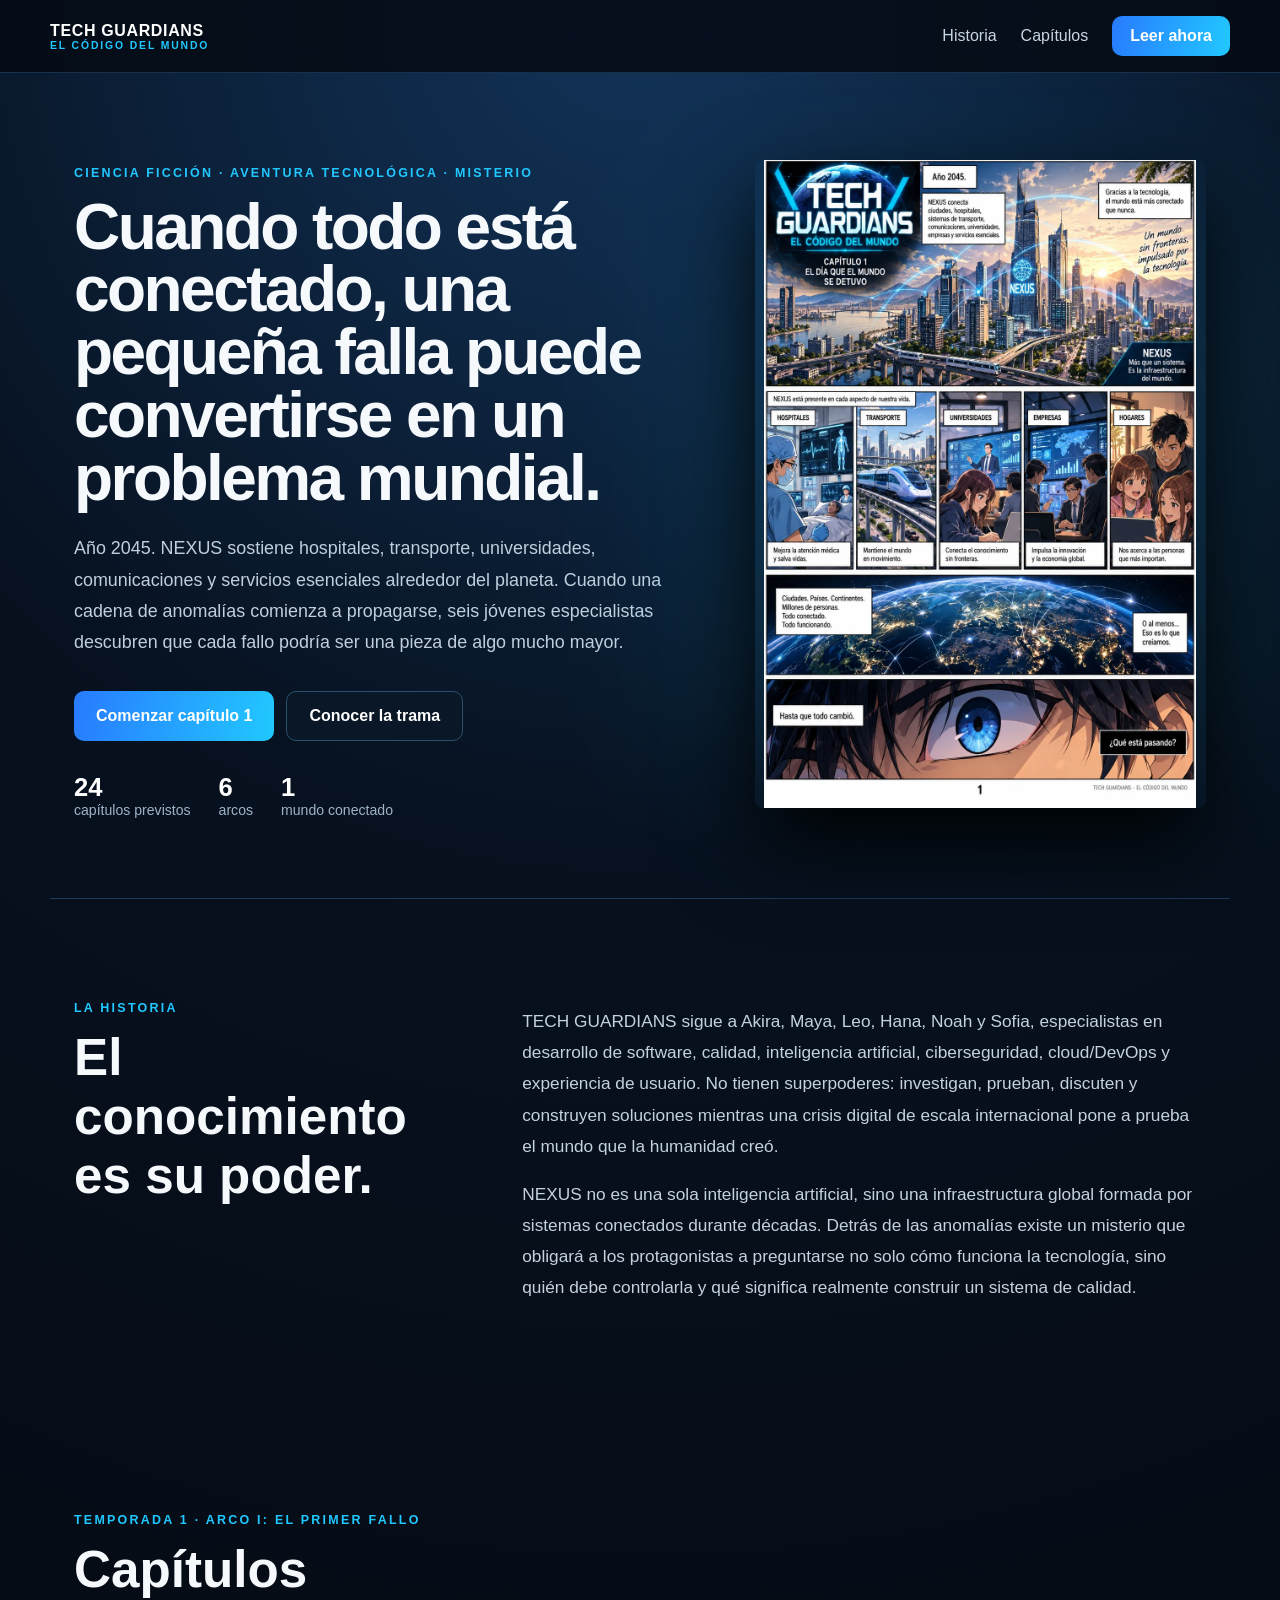
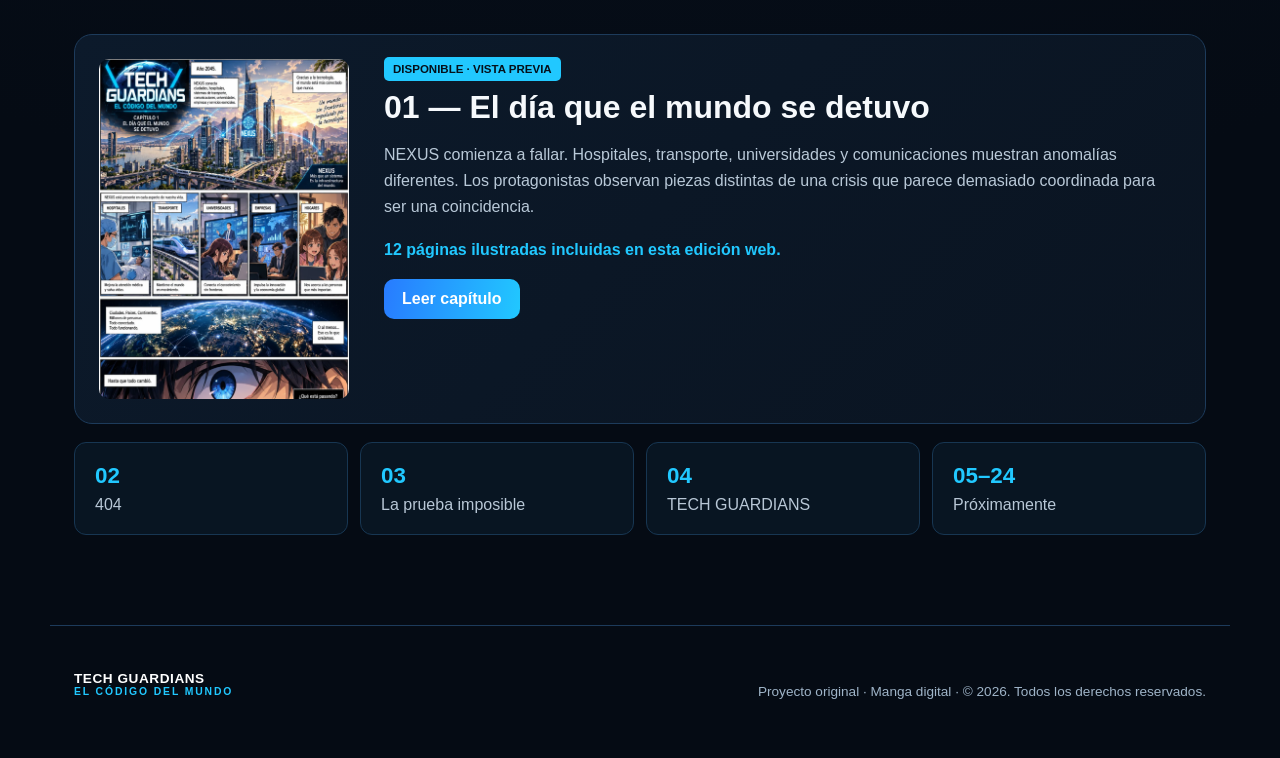
==== index.html @ 3afa4c41 "Add files via upload" ====
<!doctype html>
<html lang="es">
<head>
  <meta charset="utf-8" />
  <meta name="viewport" content="width=device-width,initial-scale=1" />
  <meta name="theme-color" content="#07111f" />
  <meta name="description" content="TECH GUARDIANS: El Código del Mundo — lector online del manga de ciencia ficción y aventura tecnológica." />
  <title>TECH GUARDIANS — Manga Online</title>
  <link rel="stylesheet" href="styles.css" />
</head>
<body>
<header class="topbar">
  <a class="brand" href="#inicio" aria-label="TECH GUARDIANS, inicio"><span>TECH GUARDIANS</span><small>EL CÓDIGO DEL MUNDO</small></a>
  <nav><a href="#historia">Historia</a><a href="#capitulos">Capítulos</a><button id="openReader" class="primary">Leer ahora</button></nav>
</header>

<main>
  <section class="hero" id="inicio">
    <div class="hero-copy">
      <p class="eyebrow">CIENCIA FICCIÓN · AVENTURA TECNOLÓGICA · MISTERIO</p>
      <h1>Cuando todo está conectado, una pequeña falla puede convertirse en un problema mundial.</h1>
      <p class="lead">Año 2045. NEXUS sostiene hospitales, transporte, universidades, comunicaciones y servicios esenciales alrededor del planeta. Cuando una cadena de anomalías comienza a propagarse, seis jóvenes especialistas descubren que cada fallo podría ser una pieza de algo mucho mayor.</p>
      <div class="actions"><button id="heroRead" class="primary big">Comenzar capítulo 1</button><a class="secondary big" href="#historia">Conocer la trama</a></div>
      <div class="stats"><span><b>24</b> capítulos previstos</span><span><b>6</b> arcos</span><span><b>1</b> mundo conectado</span></div>
    </div>
    <div class="hero-art"><img src="assets/images/chapter-01/page-01.webp" alt="Portada visual del capítulo 1 de TECH GUARDIANS" /></div>
  </section>

  <section class="story" id="historia">
    <div><p class="eyebrow">LA HISTORIA</p><h2>El conocimiento es su poder.</h2></div>
    <div class="story-copy">
      <p>TECH GUARDIANS sigue a Akira, Maya, Leo, Hana, Noah y Sofia, especialistas en desarrollo de software, calidad, inteligencia artificial, ciberseguridad, cloud/DevOps y experiencia de usuario. No tienen superpoderes: investigan, prueban, discuten y construyen soluciones mientras una crisis digital de escala internacional pone a prueba el mundo que la humanidad creó.</p>
      <p>NEXUS no es una sola inteligencia artificial, sino una infraestructura global formada por sistemas conectados durante décadas. Detrás de las anomalías existe un misterio que obligará a los protagonistas a preguntarse no solo cómo funciona la tecnología, sino quién debe controlarla y qué significa realmente construir un sistema de calidad.</p>
    </div>
  </section>

  <section class="chapters" id="capitulos">
    <p class="eyebrow">TEMPORADA 1 · ARCO I: EL PRIMER FALLO</p><h2>Capítulos</h2>
    <article class="chapter-card">
      <img src="assets/images/chapter-01/page-01.webp" alt="Capítulo 1" />
      <div><span class="badge">DISPONIBLE · VISTA PREVIA</span><h3>01 — El día que el mundo se detuvo</h3><p>NEXUS comienza a fallar. Hospitales, transporte, universidades y comunicaciones muestran anomalías diferentes. Los protagonistas observan piezas distintas de una crisis que parece demasiado coordinada para ser una coincidencia.</p><p class="available">12 páginas ilustradas incluidas en esta edición web.</p><button id="cardRead" class="primary">Leer capítulo</button></div>
    </article>
    <div class="coming"><div><b>02</b><span>404</span></div><div><b>03</b><span>La prueba imposible</span></div><div><b>04</b><span>TECH GUARDIANS</span></div><div><b>05–24</b><span>Próximamente</span></div></div>
  </section>
</main>

<footer><div class="brand"><span>TECH GUARDIANS</span><small>EL CÓDIGO DEL MUNDO</small></div><p>Proyecto original · Manga digital · © 2026. Todos los derechos reservados.</p></footer>

<div class="reader" id="reader" aria-hidden="true">
  <div class="reader-bar">
    <div><b>Capítulo 1</b><span>El día que el mundo se detuvo</span></div>
    <div class="reader-actions"><button id="fitToggle" title="Cambiar ajuste">Ajustar ancho</button><button id="fullScreen" title="Pantalla completa">⛶</button><button id="closeReader" aria-label="Cerrar lector">✕</button></div>
  </div>
  <div class="progress"><i id="progress"></i></div>
  <div class="reader-stage" id="readerStage">
    <button class="nav prev" id="prevPage" aria-label="Página anterior">‹</button>
    <figure><div class="page-scroll"><div class="page-shell"><img id="pageImage" alt="Página del manga" /></div></div><figcaption><span id="pageLabel"></span><span>Use ← → o deslice para navegar</span></figcaption></figure>
    <button class="nav next" id="nextPage" aria-label="Página siguiente">›</button>
  </div>
  <div class="reader-tools" aria-label="Herramientas de lectura">
    <button id="zoomOut" title="Alejar imagen">−</button><span class="zoom-value" id="zoomValue">100%</span><button id="zoomIn" title="Ampliar imagen">＋</button><button id="zoomReset">Restablecer</button>
    <button id="toggleScript">📜 Guion</button>
<button id="openPageVideoBtn" class="video-tool-btn" type="button" title="Ver video de esta página">▶ Video</button>
<button id="backHomeBtn" class="home-tool-btn" type="button" title="Volver a la página principal">⌂ Inicio</button><span class="voice-status" id="voiceStatus">Narración en español lista</span>
  </div>
  <aside class="script-panel" id="scriptPanel" hidden><div class="script-head"><div><h3 id="scriptTitle">Guion</h3><div class="script-note">Guion accesible completo de la página: acciones, narración, rótulos y diálogos. El guion accesible contiene el texto de cada página, incluyendo narración, rótulos, pantallas y diálogos.</div></div><button id="closeScript" aria-label="Cerrar guion">✕</button></div><div id="scriptText"></div></aside>
  <div class="thumbs" id="thumbs"></div>
</div>
<script src="app.js"></script>

<div id="videoPrompt" class="video-prompt" hidden aria-hidden="true" role="dialog" aria-modal="true" aria-labelledby="videoPromptTitle">
  <div class="video-prompt-card">
    <button id="closeVideoPrompt" class="video-x" aria-label="Cerrar">×</button>
    <span class="eyebrow">EXPERIENCIA MULTIMEDIA</span>
    <h2 id="videoPromptTitle">¿Desea ver esta página en video?</h2>
    <p>Vea la introducción animada de la página 1 de <strong>TECH GUARDIANS: El Código del Mundo</strong>.</p>
    <div class="video-prompt-actions">
      <button id="playPageVideo" class="primary">▶ Ver video en YouTube</button>
      <button id="continueManga">Continuar leyendo</button>
    </div>
  </div>
</div>

<div id="videoModal" class="video-modal" hidden aria-hidden="true" role="dialog" aria-modal="true" aria-label="Video de la página 1">
  <div class="video-modal-card">
    <div class="video-modal-head">
      <div><b>Página 1 · Video</b><span>Capítulo 1 — El día que el mundo se detuvo</span></div>
      <button id="closePageVideo" aria-label="Cerrar video">×</button>
    </div>
    <video id="pageVideo" controls playsinline preload="metadata">
      <source src="assets/video/chapter-01/page-01.mp4" type="video/mp4">
      Su navegador no puede reproducir este video.
    </video>
  </div>
</div>

</body>
</html>
---- styles.css ----
:root{--bg:#050b14;--panel:#0b1727;--panel2:#10243a;--line:#1d3b5b;--cyan:#21c8ff;--blue:#287bff;--text:#f6f9fc;--muted:#9fb4c8;--max:1180px}*{box-sizing:border-box}html{scroll-behavior:smooth}body{margin:0;background:radial-gradient(circle at 50% 0,#12345a 0,#07111f 35%,var(--bg) 75%);color:var(--text);font-family:Inter,Segoe UI,Arial,sans-serif}button,a{font:inherit}.topbar{position:sticky;top:0;z-index:20;display:flex;justify-content:space-between;align-items:center;padding:16px max(24px,calc((100% - var(--max))/2));background:rgba(5,11,20,.86);backdrop-filter:blur(16px);border-bottom:1px solid #17304b}.brand{display:flex;flex-direction:column;color:#fff;text-decoration:none;font-weight:900;letter-spacing:.04em}.brand small{color:var(--cyan);font-size:.65rem;letter-spacing:.18em}.topbar nav{display:flex;align-items:center;gap:24px}.topbar nav a{color:#c8d5e2;text-decoration:none}.primary,.secondary{border:0;border-radius:10px;padding:11px 18px;cursor:pointer;font-weight:800}.primary{background:linear-gradient(100deg,var(--blue),var(--cyan));color:#fff}.secondary{border:1px solid #2a506f;color:#fff;text-decoration:none;background:#0a1726}.big{padding:15px 22px}.hero{max-width:var(--max);margin:auto;min-height:calc(100vh - 75px);display:grid;grid-template-columns:1.15fr .85fr;gap:70px;align-items:center;padding:70px 24px}.eyebrow{color:var(--cyan);font-size:.78rem;font-weight:900;letter-spacing:.18em}.hero h1{font-size:clamp(2.5rem,5vw,5.2rem);line-height:.98;margin:16px 0 24px;letter-spacing:-.04em}.lead{font-size:1.12rem;line-height:1.75;color:#c0cfdd;max-width:720px}.actions{display:flex;gap:12px;margin:32px 0}.stats{display:flex;gap:28px;color:var(--muted);font-size:.88rem}.stats span{display:flex;flex-direction:column}.stats b{font-size:1.6rem;color:#fff}.hero-art{position:relative}.hero-art:before{content:"";position:absolute;inset:8% -10%;background:var(--cyan);filter:blur(90px);opacity:.13}.hero-art img{position:relative;width:100%;max-height:72vh;object-fit:contain;border-radius:8px;box-shadow:0 35px 90px #000}.story,.chapters{max-width:var(--max);margin:auto;padding:90px 24px}.story{display:grid;grid-template-columns:.7fr 1.3fr;gap:80px;border-top:1px solid var(--line)}h2{font-size:clamp(2rem,4vw,3.7rem);margin:10px 0}.story-copy{font-size:1.08rem;line-height:1.8;color:#c4d2df}.chapter-card{margin-top:35px;display:grid;grid-template-columns:250px 1fr;gap:35px;background:linear-gradient(135deg,#0c1a2b,#0a1421);border:1px solid var(--line);border-radius:18px;padding:24px}.chapter-card img{width:100%;height:340px;object-fit:cover;object-position:top;border-radius:10px}.chapter-card h3{font-size:2rem;margin:12px 0}.chapter-card p{color:#b9c9d8;line-height:1.65}.badge{font-size:.72rem;font-weight:900;color:#05101b;background:var(--cyan);padding:6px 9px;border-radius:5px}.available{color:var(--cyan)!important;font-weight:700}.coming{display:grid;grid-template-columns:repeat(4,1fr);gap:12px;margin-top:18px}.coming div{background:#081522;border:1px solid #173652;border-radius:12px;padding:20px;display:flex;flex-direction:column}.coming b{color:var(--cyan);font-size:1.4rem}.coming span{color:#b8c7d6;margin-top:7px}footer{max-width:var(--max);margin:auto;padding:45px 24px;border-top:1px solid var(--line);display:flex;justify-content:space-between;color:var(--muted);font-size:.85rem}.reader{position:fixed;inset:0;z-index:100;background:#02060b;display:none;grid-template-rows:auto 3px 1fr auto}.reader.open{display:grid}.reader-bar{display:flex;justify-content:space-between;align-items:center;padding:12px 20px;background:#07111d;border-bottom:1px solid #15314d}.reader-bar>div:first-child{display:flex;gap:12px;align-items:baseline}.reader-bar span{color:var(--muted);font-size:.85rem}.reader-actions{display:flex;gap:8px}.reader-actions button{background:#102238;color:#dbe8f4;border:1px solid #254866;border-radius:7px;padding:7px 10px;cursor:pointer}.progress{height:3px;background:#0c1a29}.progress i{display:block;height:100%;width:0;background:var(--cyan);transition:.2s}.reader-stage{min-height:0;display:grid;grid-template-columns:60px 1fr 60px;align-items:center;overflow:auto}.reader-stage figure{height:100%;margin:0;display:flex;flex-direction:column;align-items:center;justify-content:center;min-height:0}.reader-stage img{max-width:100%;max-height:calc(100vh - 155px);object-fit:contain;box-shadow:0 10px 50px #000}.reader-stage.fit-width img{width:min(100%,900px);max-height:none}.reader-stage figcaption{width:min(100%,900px);display:flex;justify-content:space-between;color:#71879b;font-size:.75rem;padding:6px}.nav{height:100%;border:0;background:transparent;color:#63819b;font-size:3rem;cursor:pointer}.nav:hover{color:#fff;background:#07111b}.thumbs{display:flex;gap:7px;padding:8px 12px;overflow-x:auto;background:#07111d;border-top:1px solid #15314d}.thumbs img{height:56px;border-radius:3px;opacity:.5;cursor:pointer;border:2px solid transparent}.thumbs img.active{opacity:1;border-color:var(--cyan)}body.reader-open{overflow:hidden}@media(max-width:800px){.topbar nav a{display:none}.hero{grid-template-columns:1fr;padding-top:45px}.hero-art img{max-height:none}.story{grid-template-columns:1fr;gap:15px}.chapter-card{grid-template-columns:1fr}.chapter-card img{height:440px;object-fit:contain;background:#050b14}.coming{grid-template-columns:1fr 1fr}.stats{gap:15px}.reader-stage{grid-template-columns:34px 1fr 34px}.nav{font-size:2rem}.reader-bar span{display:none}}@media(max-width:520px){.hero h1{font-size:2.7rem}.actions{flex-direction:column}.coming{grid-template-columns:1fr}.stats{justify-content:space-between}.reader-actions #fitToggle{display:none}}

/* Zoom + narración */
.reader-stage figure { overflow:auto; max-height:calc(100vh - 180px); }
#pageImage { cursor: zoom-in; transform-origin: top center; transition: transform .18s ease; }
.reader-stage.zoomed #pageImage { cursor: zoom-out; max-width:none; }
.reader-tools{display:flex;gap:.5rem;align-items:center;flex-wrap:wrap;padding:.55rem .9rem;background:#081523;border-top:1px solid rgba(255,255,255,.08)}
.reader-tools button,.script-panel button{border:1px solid rgba(255,255,255,.18);background:#10263d;color:#fff;border-radius:10px;padding:.55rem .8rem;cursor:pointer}
.reader-tools button:hover,.script-panel button:hover{background:#173653}.zoom-value{min-width:48px;text-align:center;color:#9fdcff;font-size:.9rem}.script-panel{position:absolute;right:18px;bottom:92px;width:min(440px,calc(100vw - 36px));max-height:52vh;overflow:auto;background:rgba(5,15,26,.97);border:1px solid rgba(83,205,255,.3);border-radius:16px;padding:16px;z-index:20;box-shadow:0 18px 60px #0008}.script-panel[hidden]{display:none}.script-panel h3{margin:.1rem 0 .5rem}.script-panel .script-line{padding:.45rem 0;border-bottom:1px solid rgba(255,255,255,.07);line-height:1.45}.script-panel .speaker{font-weight:800;color:#70d7ff}.script-panel .narrator{color:#d9e7f3}.script-head{display:flex;justify-content:space-between;gap:1rem;align-items:center}.script-note{font-size:.82rem;color:#9db1c4}.voice-status{font-size:.85rem;color:#9fdcff;flex:1}.reader-stage{position:relative}
@media(max-width:700px){.reader-tools{justify-content:center}.script-panel{bottom:135px}.reader-stage figure{max-height:calc(100vh - 235px)}}

/* v3 — corrección de encuadre, zoom y móvil */
.reader{grid-template-rows:auto 3px minmax(0,1fr) auto auto}
.reader-stage{min-height:0;overflow:hidden;align-items:stretch}
.reader-stage figure{height:100%;min-height:0;margin:0;display:grid;grid-template-rows:minmax(0,1fr) auto;overflow:hidden;justify-items:stretch}
.page-scroll{width:100%;height:100%;min-height:0;overflow:auto;overscroll-behavior:contain;display:flex;align-items:flex-start;justify-content:center;padding:10px 8px 2px;scrollbar-gutter:stable}
.page-shell{--zoom:1;width:min(100%,900px);flex:0 0 auto;transform:none}
.page-shell img{display:block;width:calc(100% * var(--zoom));height:auto;max-width:none;max-height:none;object-fit:contain;object-position:top center;margin:0 auto;box-shadow:0 10px 50px #000;cursor:zoom-in;transform:none!important;transition:width .16s ease}
.reader-stage.zoomed .page-shell img{cursor:zoom-out}
.reader-stage.fit-width .page-shell{width:100%}
.reader-stage.fit-width .page-shell img{width:calc(100% * var(--zoom))}
.reader-stage figcaption{width:100%;max-width:900px;margin:auto;flex:0 0 auto}
.reader-tools{max-height:96px;overflow-x:auto;overflow-y:hidden}
.script-panel{bottom:132px}
@media(max-width:800px){
  .reader{grid-template-rows:auto 3px minmax(0,1fr) auto auto}
  .reader-bar{padding:8px 10px;gap:6px}
  .reader-bar b{font-size:.9rem}.reader-actions{gap:5px}.reader-actions button{padding:6px 8px}
  .reader-stage{grid-template-columns:30px minmax(0,1fr) 30px}
  .page-scroll{padding:6px 2px 0}
  .page-shell{width:100%}
  .reader-stage figcaption{padding:4px 6px;font-size:.68rem}
  .reader-stage figcaption span:last-child{display:none}
  .reader-tools{padding:6px;gap:5px;max-height:118px;justify-content:flex-start}
  .reader-tools button{padding:7px 8px;font-size:.78rem;white-space:nowrap}
  .voice-status{width:100%;flex-basis:100%;font-size:.74rem}
  .thumbs{padding:5px 7px}.thumbs img{height:45px}
  .script-panel{right:8px;bottom:130px;width:calc(100vw - 16px);max-height:55vh;padding:12px}
}
@media(max-width:480px){
  .reader-bar>div:first-child span{display:none}
  .reader-actions #fitToggle{display:inline-block}
  .nav{font-size:1.6rem}
  .reader-tools #zoomReset{display:none}
  .script-panel{bottom:122px}
}

/* v6 — video opcional de la página 1 */
.video-prompt,.video-modal{position:fixed;inset:0;z-index:3000;background:rgba(2,7,18,.88);backdrop-filter:blur(10px);display:grid;place-items:center;padding:18px}
.video-prompt[hidden],.video-modal[hidden]{display:none!important}
.video-prompt-card{position:relative;width:min(92vw,560px);padding:30px;border:1px solid rgba(69,211,255,.35);border-radius:22px;background:linear-gradient(145deg,#071426,#0a2038);box-shadow:0 25px 90px #000;text-align:center}
.video-prompt-card h2{margin:8px 0 10px;font-size:clamp(1.45rem,4vw,2rem)}
.video-prompt-card p{color:#c7d8ea;line-height:1.55}
.video-prompt-actions{display:flex;justify-content:center;gap:10px;flex-wrap:wrap;margin-top:22px}
.video-prompt-actions button,.video-x,.video-modal-head button{border:1px solid rgba(255,255,255,.18);border-radius:11px;background:#101d2e;color:#fff;padding:10px 16px;cursor:pointer}
.video-prompt-actions .primary{background:#0c86c6;border-color:#36c6ff;font-weight:800}
.video-x{position:absolute;right:12px;top:12px;padding:4px 10px;font-size:1.35rem}
.video-modal-card{width:min(96vw,1100px);max-height:94vh;background:#050b14;border:1px solid rgba(69,211,255,.35);border-radius:18px;overflow:hidden;box-shadow:0 25px 90px #000}
.video-modal-head{display:flex;align-items:center;justify-content:space-between;padding:11px 14px;background:#08172a}
.video-modal-head div{display:flex;flex-direction:column}.video-modal-head span{font-size:.76rem;color:#9db4c9;margin-top:2px}
.video-modal-head button{padding:4px 11px;font-size:1.35rem}
#pageVideo{display:block;width:100%;max-height:calc(94vh - 58px);background:#000;object-fit:contain}
@media(max-width:600px){
 .video-prompt{padding:10px}.video-prompt-card{padding:25px 16px 18px;border-radius:16px}
 .video-prompt-actions{flex-direction:column}.video-prompt-actions button{width:100%}
 .video-modal{padding:0}.video-modal-card{width:100vw;max-height:100dvh;border-radius:0;border:0}
 #pageVideo{max-height:calc(100dvh - 58px)}
}

/* v7 — navegación principal y video siempre accesible */
.video-tool-btn,.home-tool-btn{
  display:inline-flex!important;align-items:center;justify-content:center;gap:6px;
  min-height:38px;white-space:nowrap;font-weight:800;
}
.video-tool-btn{border-color:rgba(54,198,255,.65)!important;background:rgba(12,134,198,.2)!important}
.video-tool-btn[disabled]{opacity:.42;cursor:not-allowed;filter:grayscale(1)}
.home-tool-btn{border-color:rgba(255,255,255,.28)!important}
@media(max-width:800px){
 .reader-tools{display:flex!important;flex-wrap:wrap!important;overflow:visible!important;max-height:none!important}
 .video-tool-btn,.home-tool-btn,#toggleScript{display:inline-flex!important;flex:1 1 29%;min-width:92px;font-size:.78rem!important;padding:8px 7px!important}
}
@media(max-width:430px){
 .video-tool-btn,.home-tool-btn,#toggleScript{flex:1 1 30%;min-width:86px;font-size:.74rem!important}
}
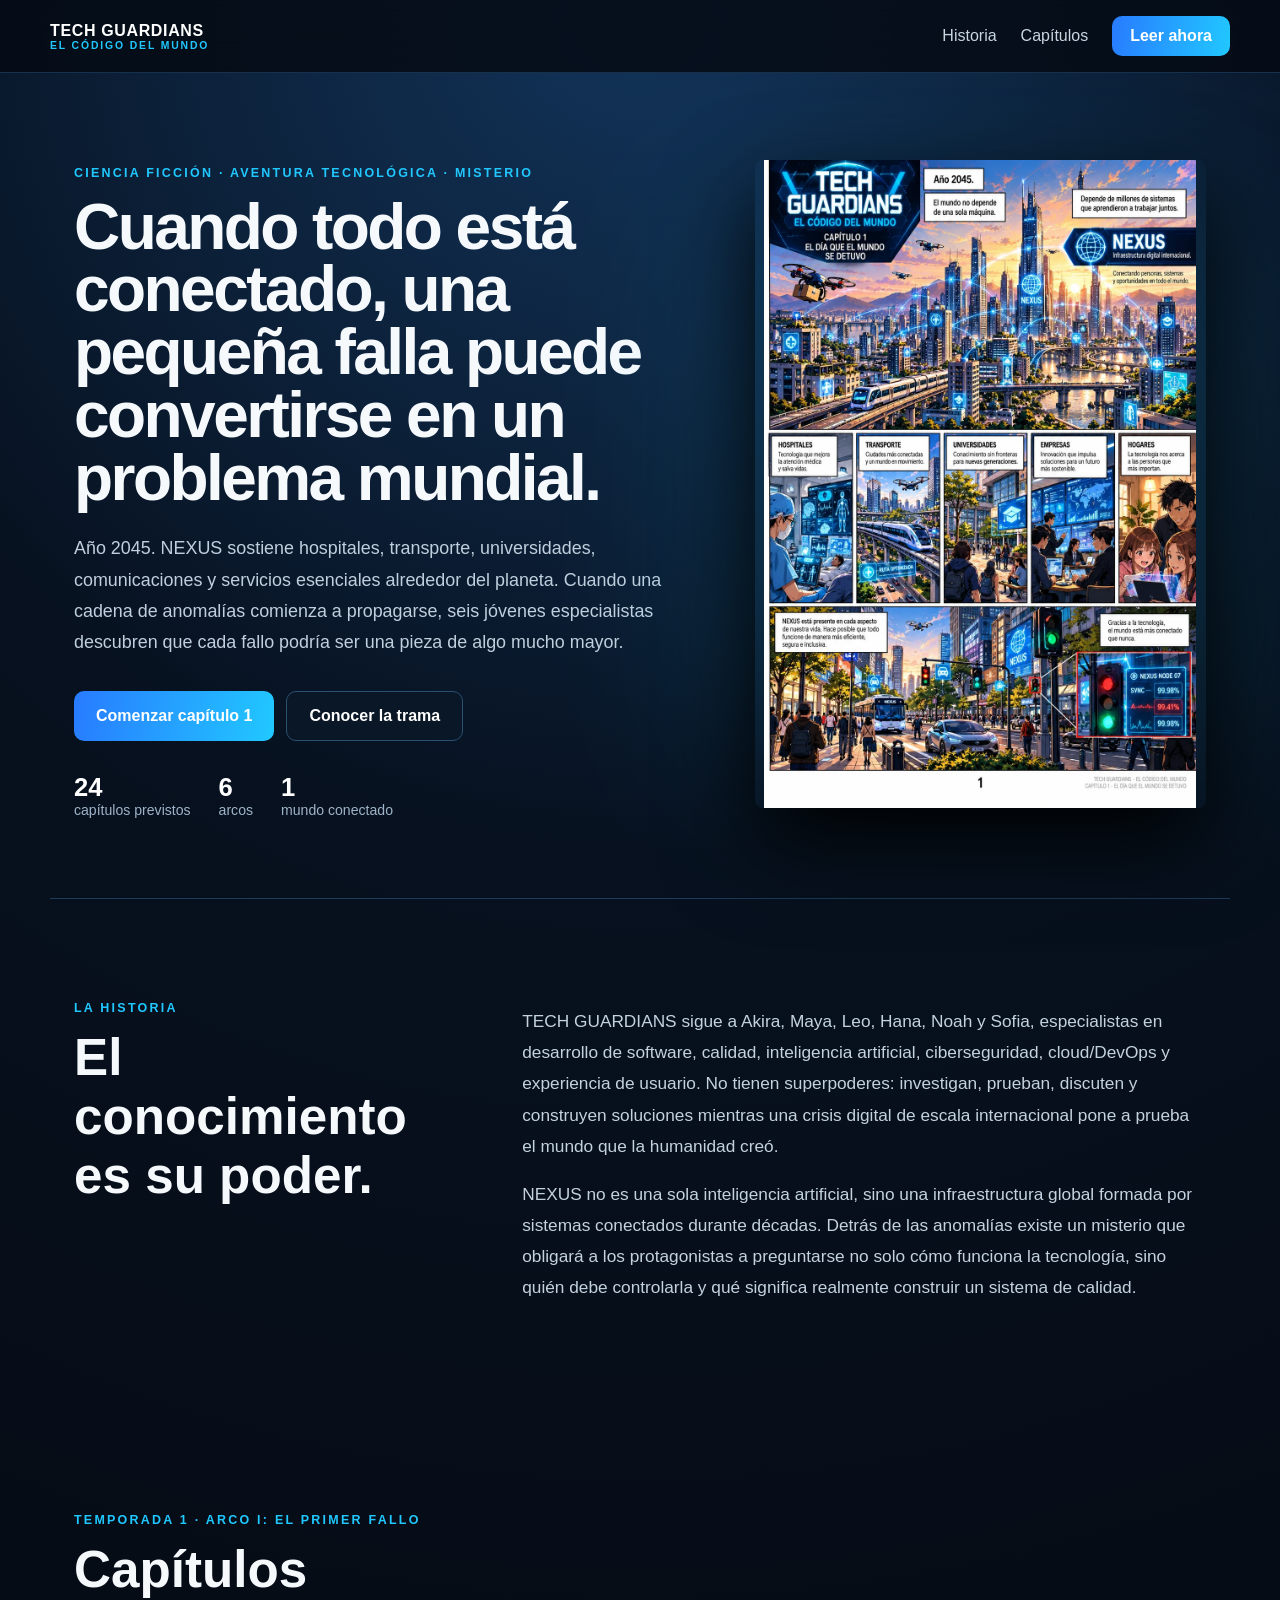
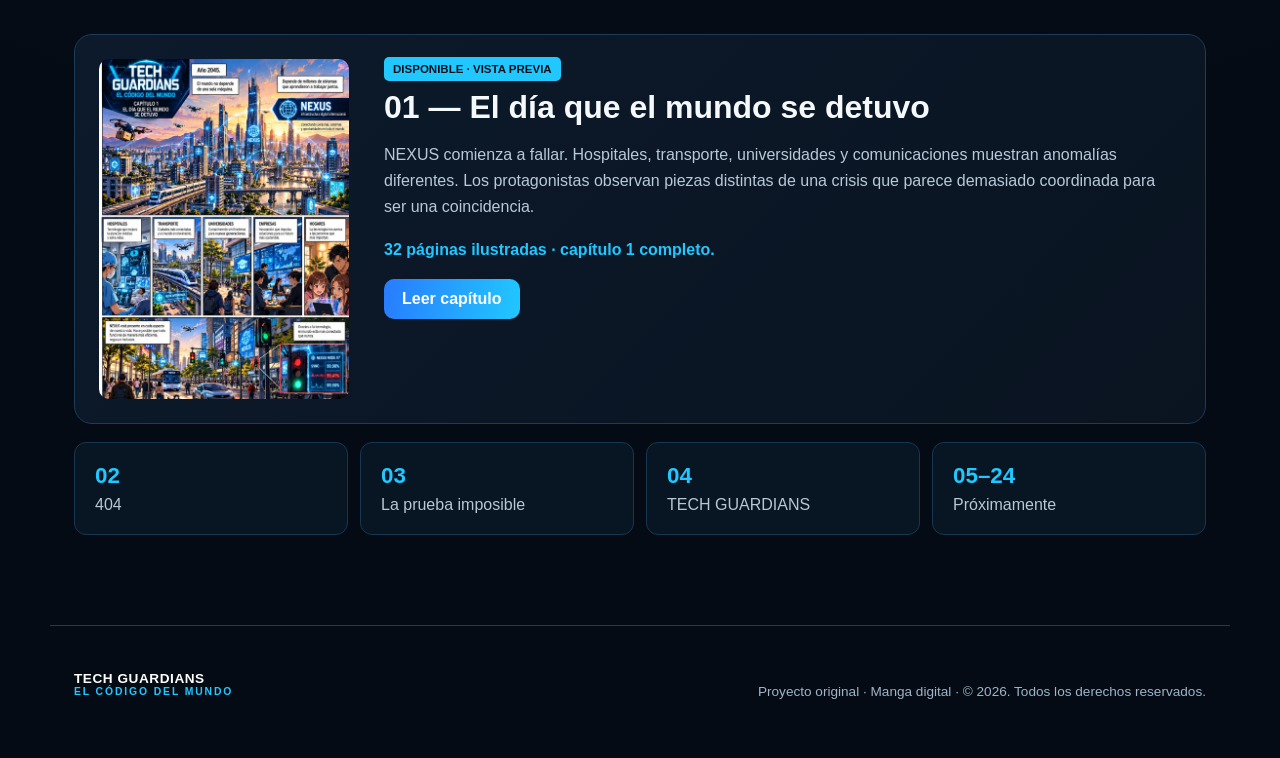
==== commit 79b75c9e: "Add files via upload" ====
--- a/index.html
+++ b/index.html
@@ -23,7 +23,7 @@
       <div class="actions"><button id="heroRead" class="primary big">Comenzar capítulo 1</button><a class="secondary big" href="#historia">Conocer la trama</a></div>
       <div class="stats"><span><b>24</b> capítulos previstos</span><span><b>6</b> arcos</span><span><b>1</b> mundo conectado</span></div>
     </div>
-    <div class="hero-art"><img src="assets/images/chapter-01/page-01.webp" alt="Portada visual del capítulo 1 de TECH GUARDIANS" /></div>
+    <div class="hero-art"><img src="assets/images/chapter-01/page-01.webp?v=17" alt="Portada visual del capítulo 1 de TECH GUARDIANS" /></div>
   </section>
 
   <section class="story" id="historia">
@@ -37,8 +37,8 @@
   <section class="chapters" id="capitulos">
     <p class="eyebrow">TEMPORADA 1 · ARCO I: EL PRIMER FALLO</p><h2>Capítulos</h2>
     <article class="chapter-card">
-      <img src="assets/images/chapter-01/page-01.webp" alt="Capítulo 1" />
-      <div><span class="badge">DISPONIBLE · VISTA PREVIA</span><h3>01 — El día que el mundo se detuvo</h3><p>NEXUS comienza a fallar. Hospitales, transporte, universidades y comunicaciones muestran anomalías diferentes. Los protagonistas observan piezas distintas de una crisis que parece demasiado coordinada para ser una coincidencia.</p><p class="available">12 páginas ilustradas incluidas en esta edición web.</p><button id="cardRead" class="primary">Leer capítulo</button></div>
+      <img src="assets/images/chapter-01/page-01.webp?v=17" alt="Capítulo 1" />
+      <div><span class="badge">DISPONIBLE · VISTA PREVIA</span><h3>01 — El día que el mundo se detuvo</h3><p>NEXUS comienza a fallar. Hospitales, transporte, universidades y comunicaciones muestran anomalías diferentes. Los protagonistas observan piezas distintas de una crisis que parece demasiado coordinada para ser una coincidencia.</p><p class="available">32 páginas ilustradas · capítulo 1 completo.</p><button id="cardRead" class="primary">Leer capítulo</button></div>
     </article>
     <div class="coming"><div><b>02</b><span>404</span></div><div><b>03</b><span>La prueba imposible</span></div><div><b>04</b><span>TECH GUARDIANS</span></div><div><b>05–24</b><span>Próximamente</span></div></div>
   </section>
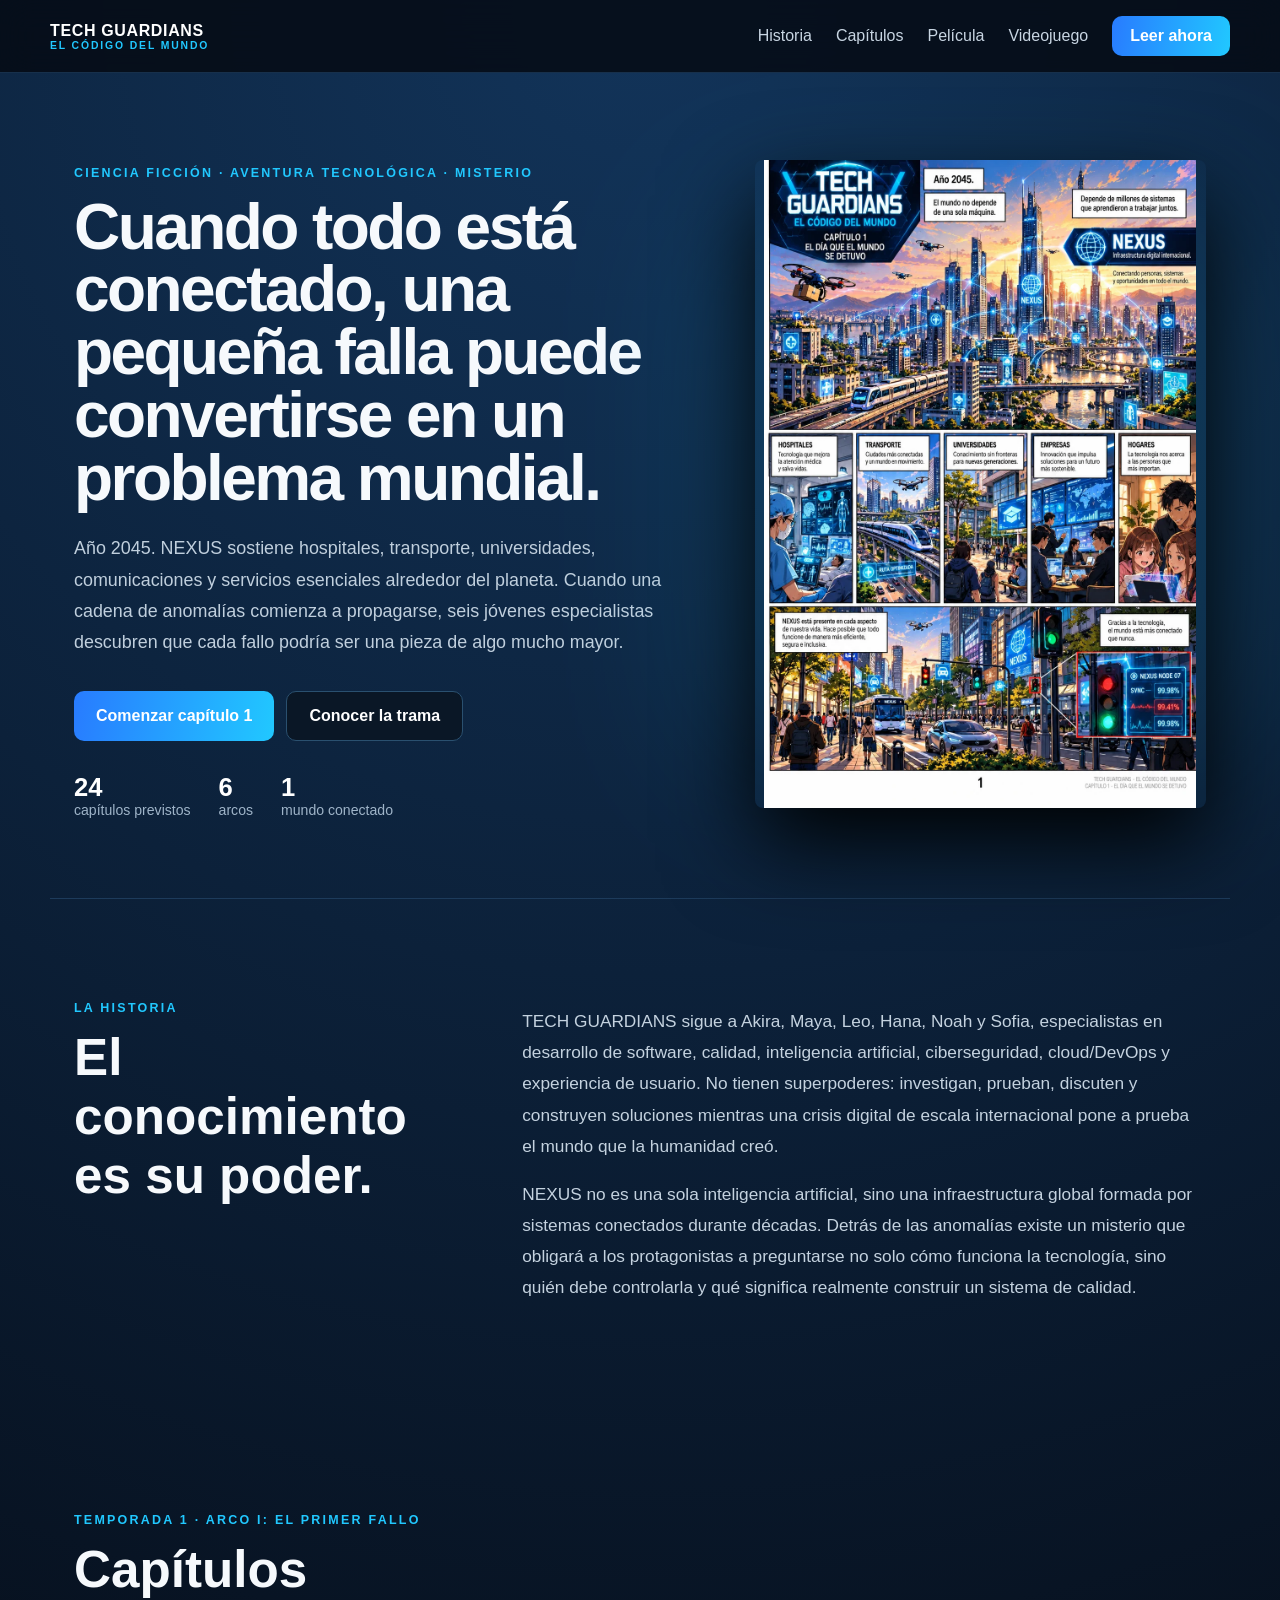
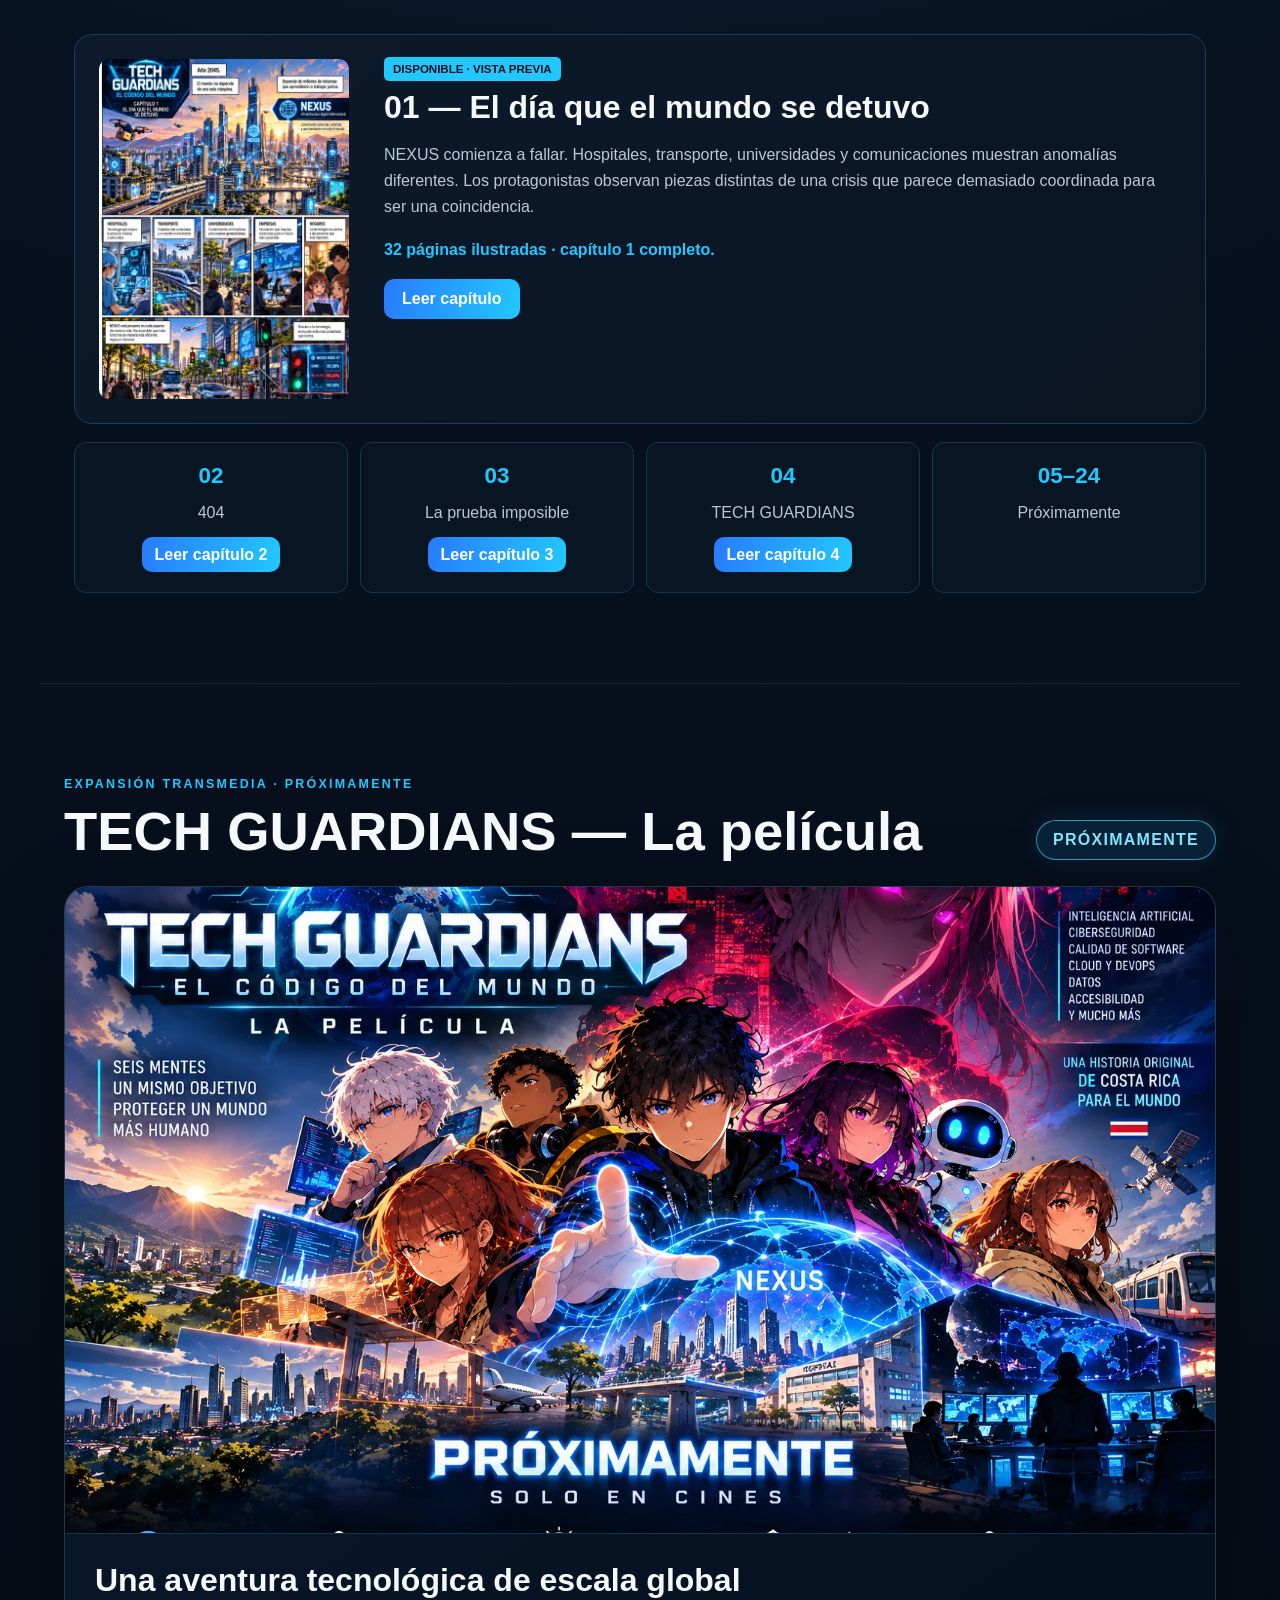
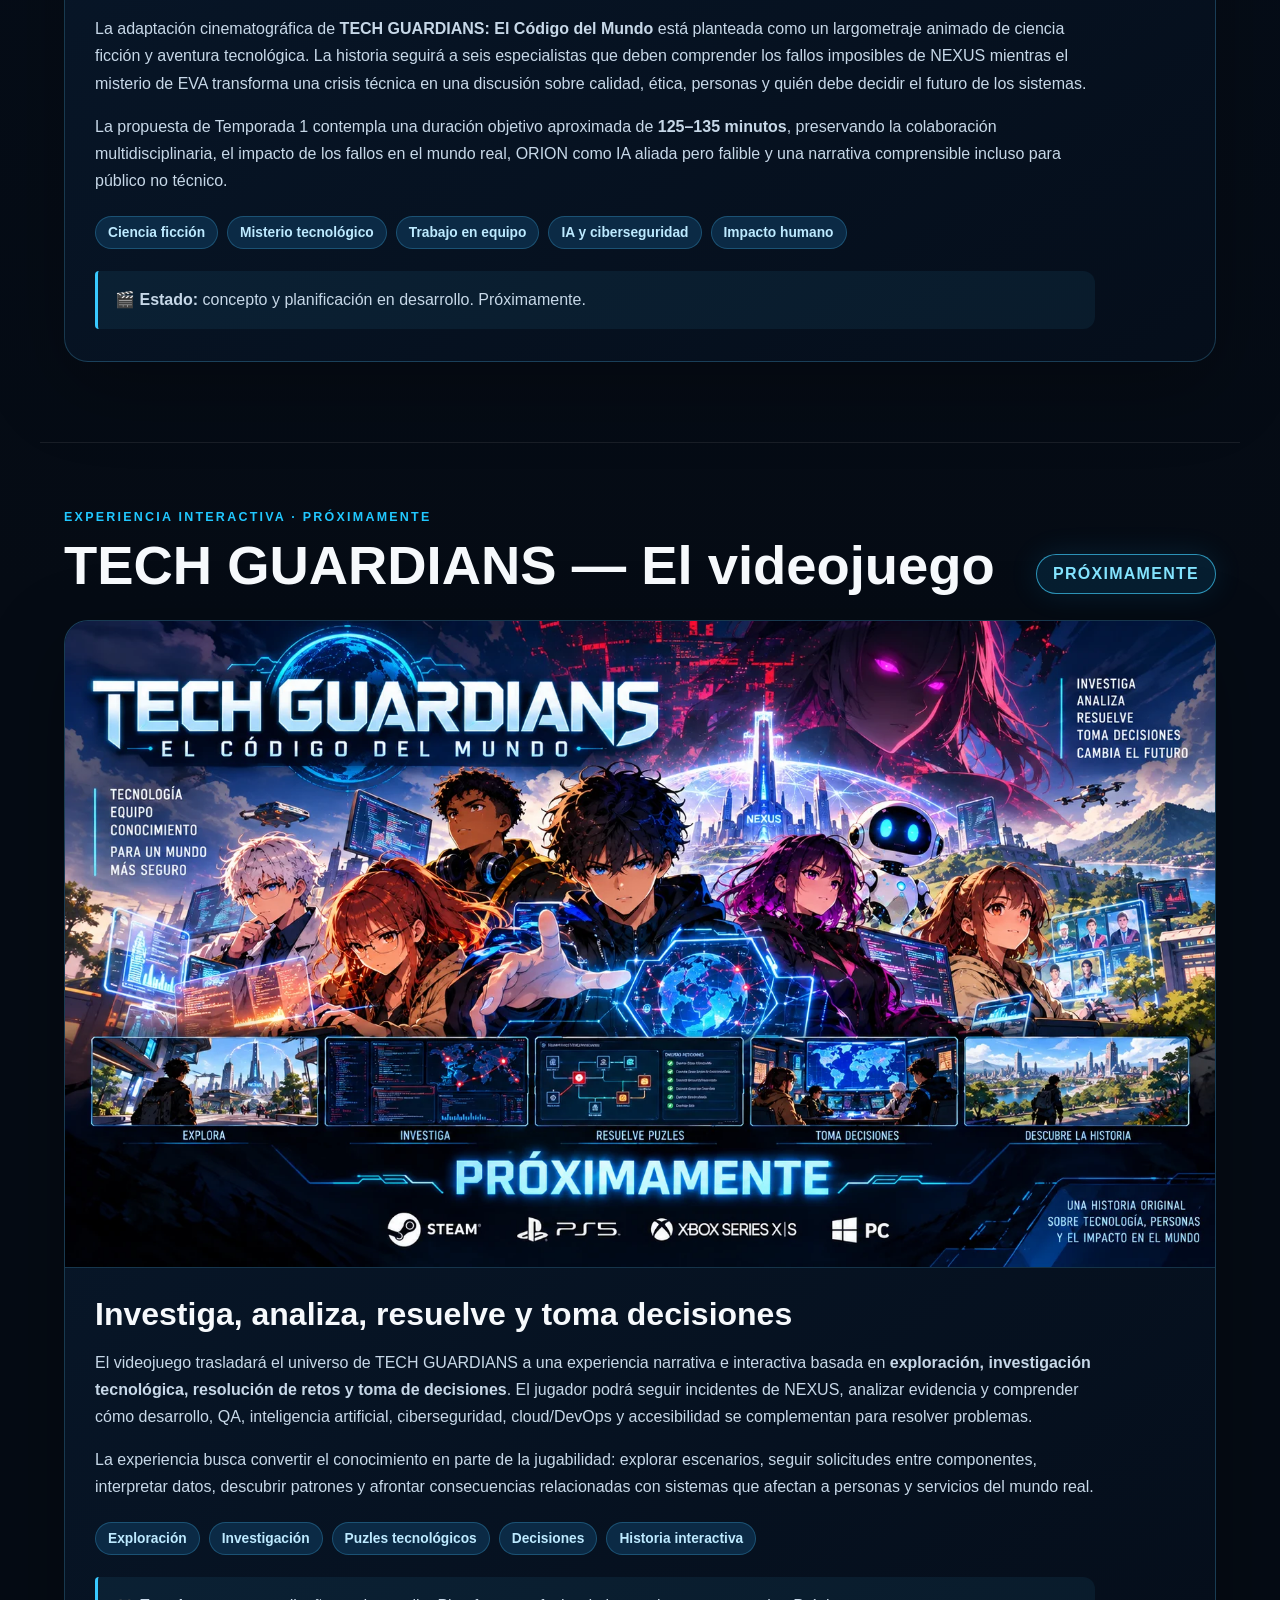
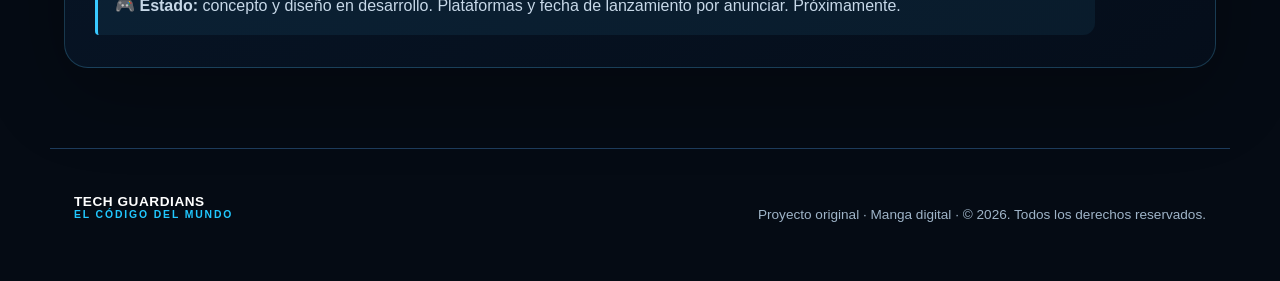
==== commit 65539629: "Add files via upload" ====
--- a/index.html
+++ b/index.html
@@ -11,7 +11,7 @@
 <body>
 <header class="topbar">
   <a class="brand" href="#inicio" aria-label="TECH GUARDIANS, inicio"><span>TECH GUARDIANS</span><small>EL CÓDIGO DEL MUNDO</small></a>
-  <nav><a href="#historia">Historia</a><a href="#capitulos">Capítulos</a><button id="openReader" class="primary">Leer ahora</button></nav>
+  <nav><a href="#historia">Historia</a><a href="#capitulos">Capítulos</a><a href="#pelicula">Película</a><a href="#videojuego">Videojuego</a><button id="openReader" class="primary">Leer ahora</button></nav>
 </header>
 
 <main>
@@ -40,8 +40,29 @@
       <img src="assets/images/chapter-01/page-01.webp?v=17" alt="Capítulo 1" />
       <div><span class="badge">DISPONIBLE · VISTA PREVIA</span><h3>01 — El día que el mundo se detuvo</h3><p>NEXUS comienza a fallar. Hospitales, transporte, universidades y comunicaciones muestran anomalías diferentes. Los protagonistas observan piezas distintas de una crisis que parece demasiado coordinada para ser una coincidencia.</p><p class="available">32 páginas ilustradas · capítulo 1 completo.</p><button id="cardRead" class="primary">Leer capítulo</button></div>
     </article>
-    <div class="coming"><div><b>02</b><span>404</span></div><div><b>03</b><span>La prueba imposible</span></div><div><b>04</b><span>TECH GUARDIANS</span></div><div><b>05–24</b><span>Próximamente</span></div></div>
+    <div class="coming chapter-selectors">
+      <div><b>02</b><span>404</span><button class="primary" data-chapter="2">Leer capítulo 2</button></div>
+      <div><b>03</b><span>La prueba imposible</span><button class="primary" data-chapter="3">Leer capítulo 3</button></div>
+      <div><b>04</b><span>TECH GUARDIANS</span><button class="primary" data-chapter="4">Leer capítulo 4</button></div>
+      <div><b>05–24</b><span>Próximamente</span></div>
+    </div>
   </section>
+  <section class="transmedia" id="pelicula">
+    <div class="transmedia-head"><div><p class="eyebrow">EXPANSIÓN TRANSMEDIA · PRÓXIMAMENTE</p><h2>TECH GUARDIANS — La película</h2></div><span class="soon-badge">PRÓXIMAMENTE</span></div>
+    <div class="transmedia-card">
+      <img src="assets/images/promotional/pelicula.webp" alt="Imagen promocional de TECH GUARDIANS — La película, próximamente" loading="lazy" />
+      <div class="transmedia-copy"><h3>Una aventura tecnológica de escala global</h3><p>La adaptación cinematográfica de <strong>TECH GUARDIANS: El Código del Mundo</strong> está planteada como un largometraje animado de ciencia ficción y aventura tecnológica. La historia seguirá a seis especialistas que deben comprender los fallos imposibles de NEXUS mientras el misterio de EVA transforma una crisis técnica en una discusión sobre calidad, ética, personas y quién debe decidir el futuro de los sistemas.</p><p>La propuesta de Temporada 1 contempla una duración objetivo aproximada de <strong>125–135 minutos</strong>, preservando la colaboración multidisciplinaria, el impacto de los fallos en el mundo real, ORION como IA aliada pero falible y una narrativa comprensible incluso para público no técnico.</p><div class="feature-chips"><span>Ciencia ficción</span><span>Misterio tecnológico</span><span>Trabajo en equipo</span><span>IA y ciberseguridad</span><span>Impacto humano</span></div><p class="status-copy">🎬 <strong>Estado:</strong> concepto y planificación en desarrollo. Próximamente.</p></div>
+    </div>
+  </section>
+
+  <section class="transmedia alternate" id="videojuego">
+    <div class="transmedia-head"><div><p class="eyebrow">EXPERIENCIA INTERACTIVA · PRÓXIMAMENTE</p><h2>TECH GUARDIANS — El videojuego</h2></div><span class="soon-badge">PRÓXIMAMENTE</span></div>
+    <div class="transmedia-card">
+      <img src="assets/images/promotional/videojuego.webp" alt="Imagen promocional de TECH GUARDIANS — El videojuego, próximamente" loading="lazy" />
+      <div class="transmedia-copy"><h3>Investiga, analiza, resuelve y toma decisiones</h3><p>El videojuego trasladará el universo de TECH GUARDIANS a una experiencia narrativa e interactiva basada en <strong>exploración, investigación tecnológica, resolución de retos y toma de decisiones</strong>. El jugador podrá seguir incidentes de NEXUS, analizar evidencia y comprender cómo desarrollo, QA, inteligencia artificial, ciberseguridad, cloud/DevOps y accesibilidad se complementan para resolver problemas.</p><p>La experiencia busca convertir el conocimiento en parte de la jugabilidad: explorar escenarios, seguir solicitudes entre componentes, interpretar datos, descubrir patrones y afrontar consecuencias relacionadas con sistemas que afectan a personas y servicios del mundo real.</p><div class="feature-chips"><span>Exploración</span><span>Investigación</span><span>Puzles tecnológicos</span><span>Decisiones</span><span>Historia interactiva</span></div><p class="status-copy">🎮 <strong>Estado:</strong> concepto y diseño en desarrollo. Plataformas y fecha de lanzamiento por anunciar. Próximamente.</p></div>
+    </div>
+  </section>
+
 </main>
 
 <footer><div class="brand"><span>TECH GUARDIANS</span><small>EL CÓDIGO DEL MUNDO</small></div><p>Proyecto original · Manga digital · © 2026. Todos los derechos reservados.</p></footer>
@@ -59,7 +80,7 @@
   </div>
   <div class="reader-tools" aria-label="Herramientas de lectura">
     <button id="zoomOut" title="Alejar imagen">−</button><span class="zoom-value" id="zoomValue">100%</span><button id="zoomIn" title="Ampliar imagen">＋</button><button id="zoomReset">Restablecer</button>
-    <button id="toggleScript">📜 Guion</button>
+    <button id="toggleScript">📜 Guion</button><button id="prevChapterBtn" type="button">← Capítulo anterior</button><button id="nextChapterBtn" class="primary" type="button">Siguiente capítulo →</button>
 <button id="openPageVideoBtn" class="video-tool-btn" type="button" title="Ver video de esta página">▶ Video</button>
 <button id="backHomeBtn" class="home-tool-btn" type="button" title="Volver a la página principal">⌂ Inicio</button><span class="voice-status" id="voiceStatus">Narración en español lista</span>
   </div>
--- a/styles.css
+++ b/styles.css
@@ -82,3 +82,21 @@
 @media(max-width:430px){
  .video-tool-btn,.home-tool-btn,#toggleScript{flex:1 1 30%;min-width:86px;font-size:.74rem!important}
 }
+.chapter-selectors>div{gap:.55rem;align-items:center}.chapter-selectors button{margin-top:.35rem;padding:.55rem .8rem}.reader-tools #prevChapterBtn,.reader-tools #nextChapterBtn{white-space:nowrap}.reader-tools button:disabled{opacity:.38;cursor:not-allowed}
+
+
+/* v24 — expansión transmedia: película y videojuego */
+.transmedia{max-width:1200px;margin:0 auto;padding:80px 24px;border-top:1px solid rgba(255,255,255,.08)}
+.transmedia.alternate{padding-top:55px}
+.transmedia-head{display:flex;align-items:flex-end;justify-content:space-between;gap:20px;margin-bottom:26px}
+.transmedia-head h2{margin:.2rem 0 0;font-size:clamp(2rem,5vw,3.4rem);line-height:1.05}
+.soon-badge{flex:0 0 auto;padding:10px 16px;border:1px solid rgba(65,210,255,.65);border-radius:999px;background:rgba(20,150,220,.14);color:#83e4ff;font-weight:900;letter-spacing:.08em;box-shadow:0 0 30px rgba(33,180,255,.12)}
+.transmedia-card{overflow:hidden;border:1px solid rgba(92,205,255,.22);border-radius:24px;background:linear-gradient(145deg,rgba(9,27,48,.95),rgba(5,14,27,.98));box-shadow:0 24px 80px rgba(0,0,0,.28)}
+.transmedia-card>img{display:block;width:100%;aspect-ratio:16/9;object-fit:cover;border-bottom:1px solid rgba(92,205,255,.18)}
+.transmedia-copy{padding:28px 30px 32px}
+.transmedia-copy h3{margin:0 0 12px;font-size:clamp(1.35rem,3vw,2rem)}
+.transmedia-copy p{max-width:1000px;color:#c7d8e8;line-height:1.7}
+.feature-chips{display:flex;flex-wrap:wrap;gap:9px;margin:22px 0}
+.feature-chips span{padding:8px 12px;border-radius:999px;background:#0b2a45;border:1px solid rgba(78,198,255,.25);color:#bdeaff;font-size:.86rem;font-weight:700}
+.status-copy{margin-bottom:0!important;padding:15px 17px;border-left:3px solid #39c9ff;background:rgba(57,201,255,.07);border-radius:4px 12px 12px 4px}
+@media(max-width:760px){.topbar nav a[href="#pelicula"],.topbar nav a[href="#videojuego"]{display:none}.transmedia{padding:55px 16px}.transmedia-head{align-items:flex-start;flex-direction:column}.soon-badge{font-size:.78rem}.transmedia-card{border-radius:17px}.transmedia-copy{padding:20px 18px 24px}.transmedia-copy p{font-size:.95rem}.feature-chips{gap:7px}}
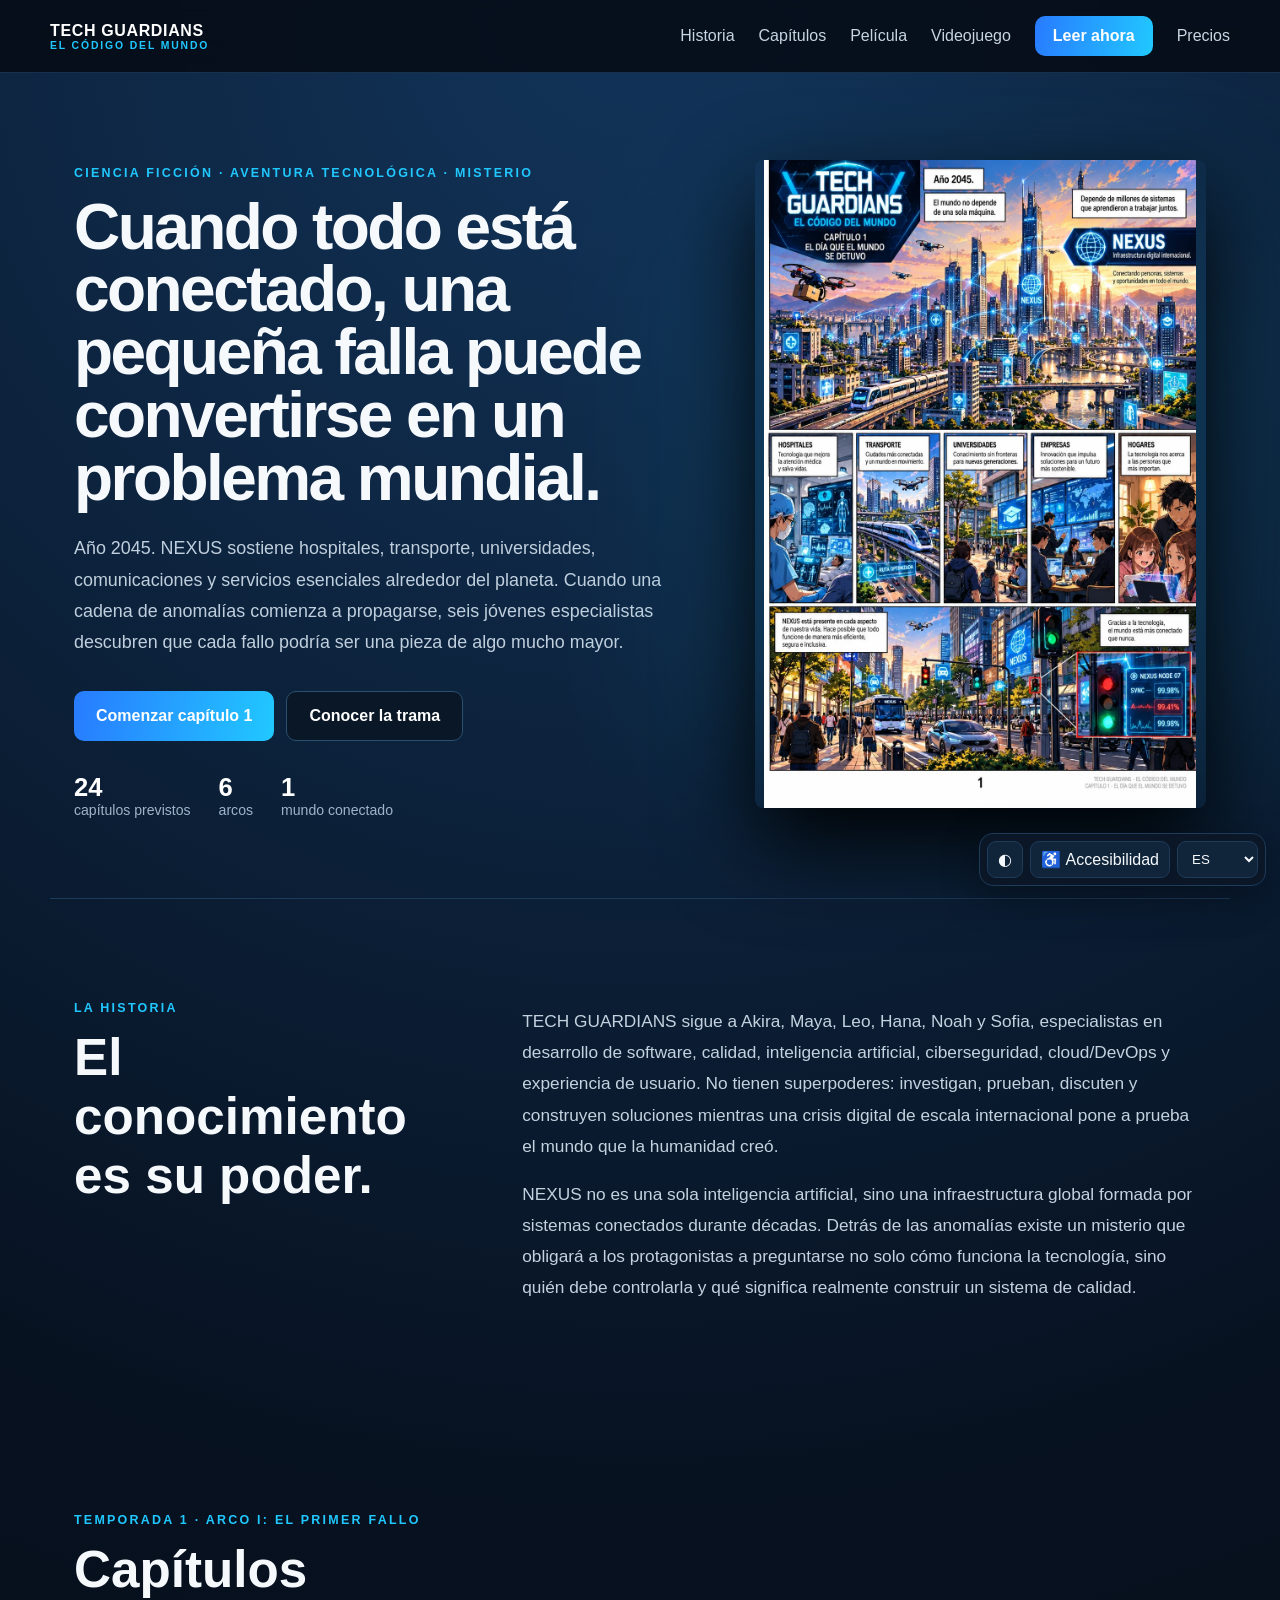
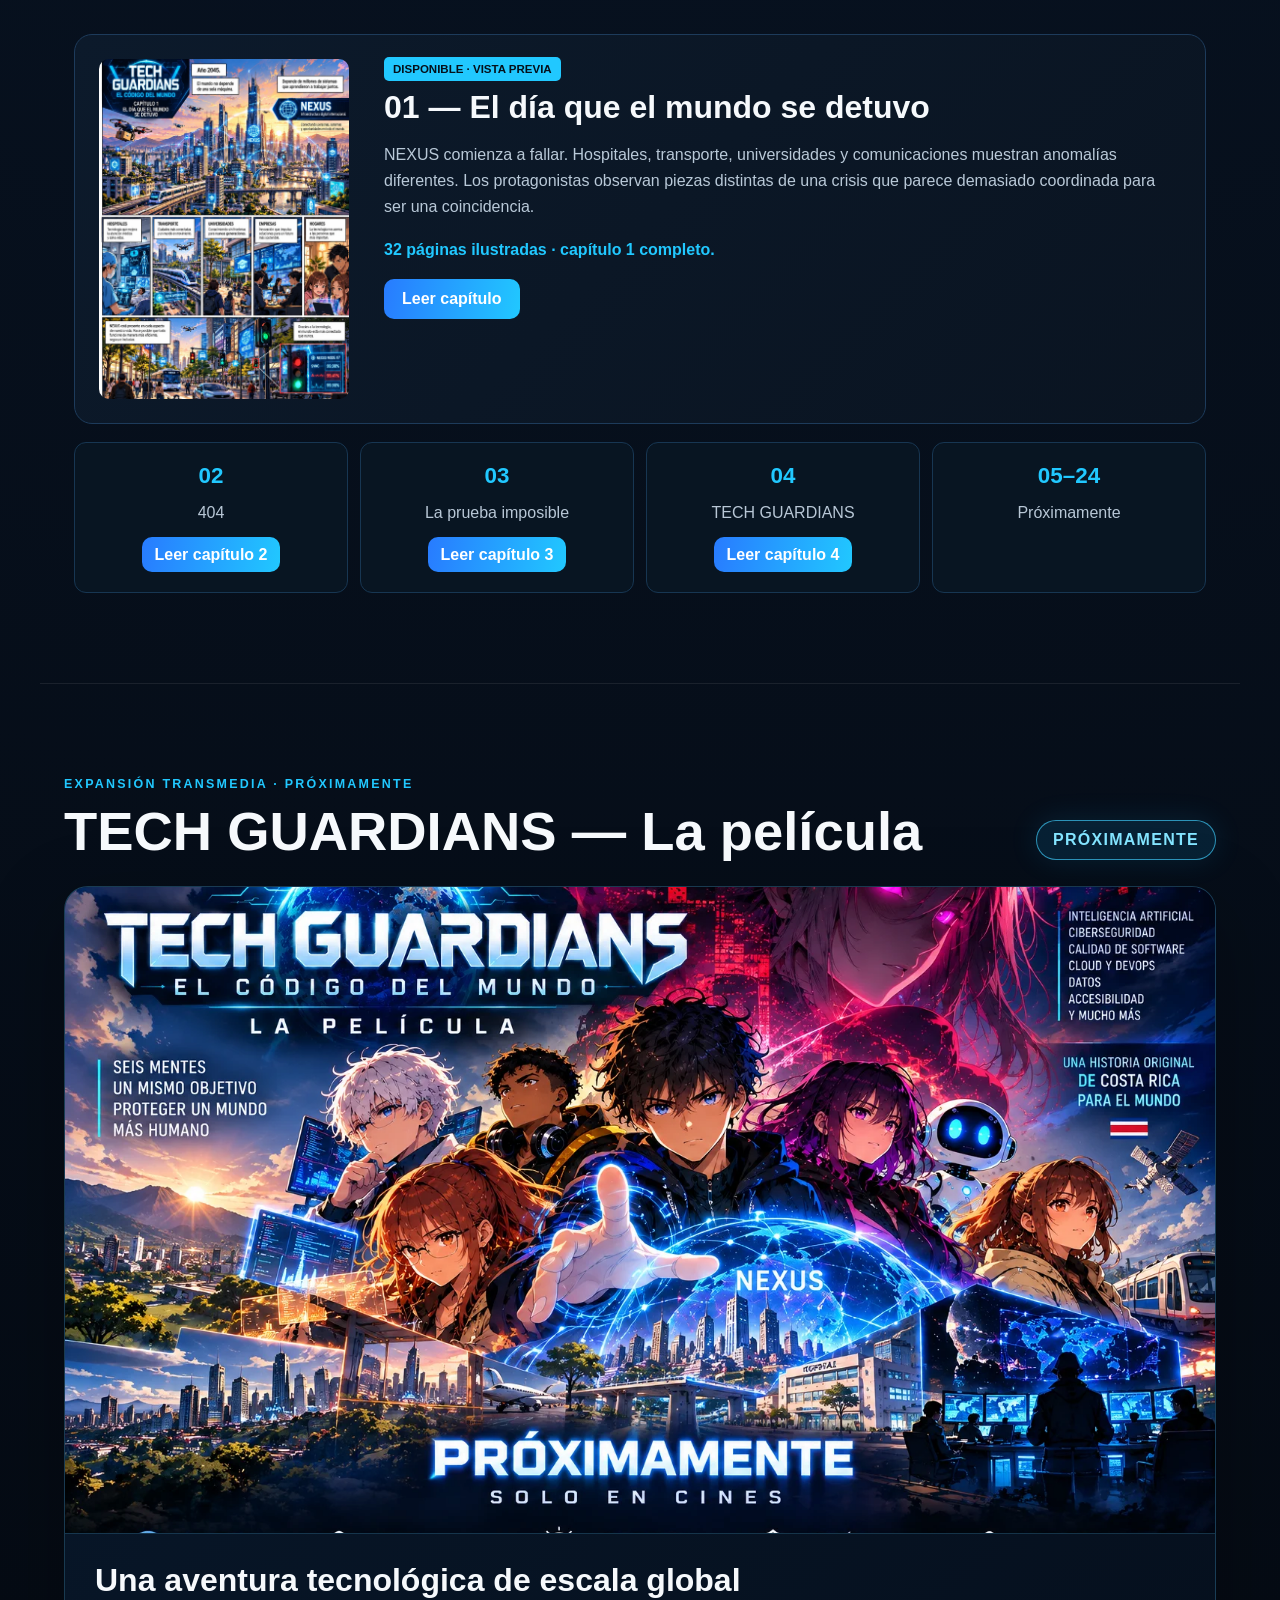
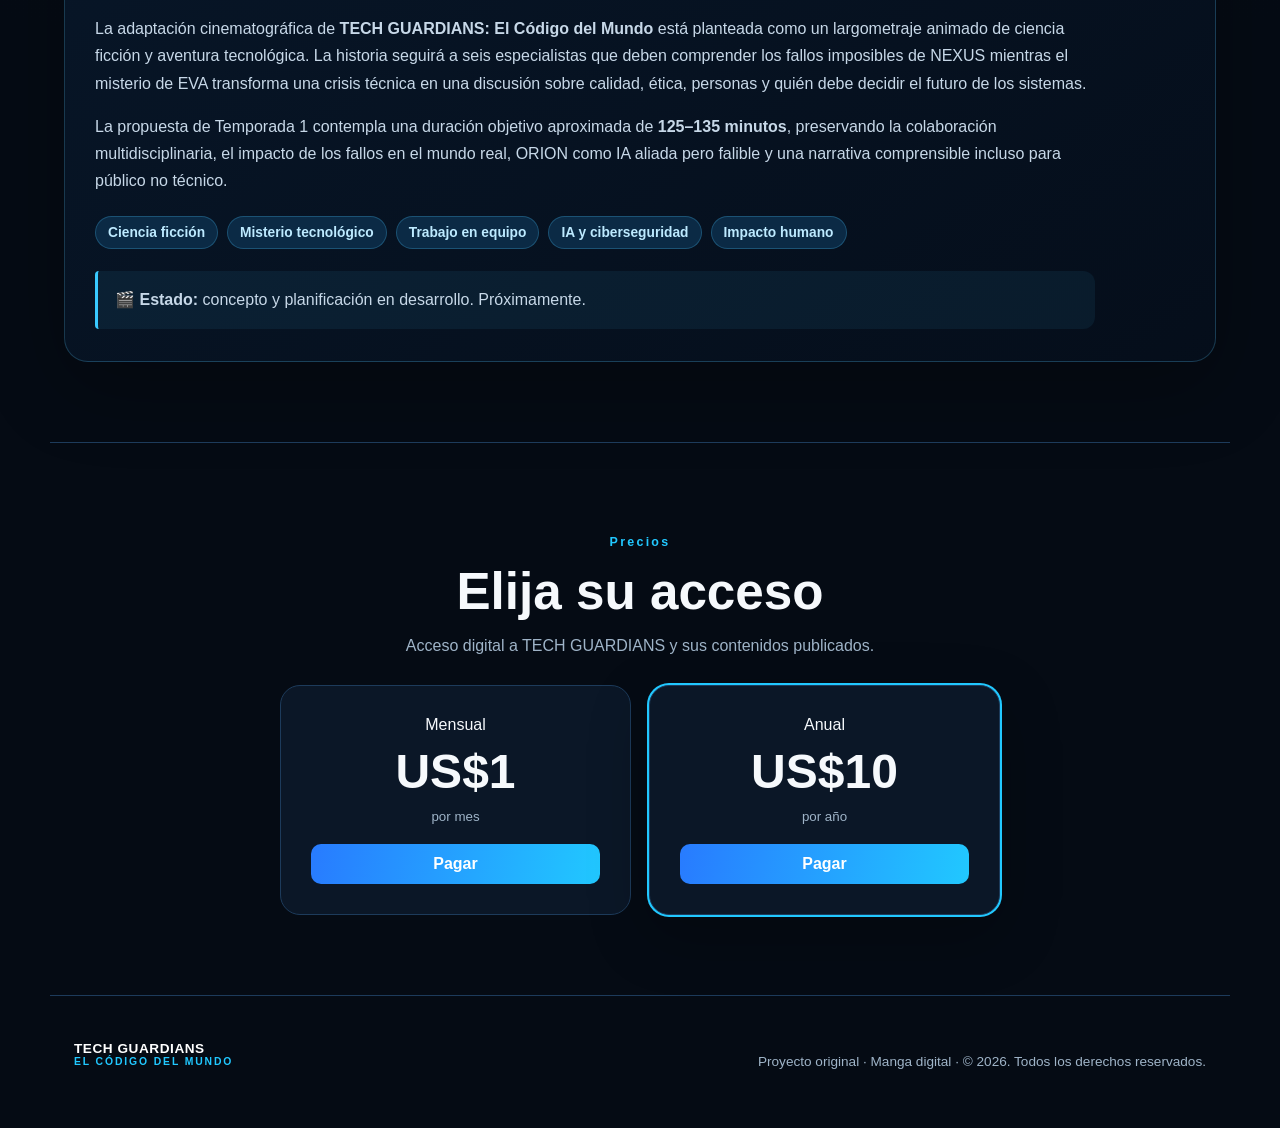
==== commit 78c23f35: "Add files via upload" ====
--- a/index.html
+++ b/index.html
@@ -5,13 +5,25 @@
   <meta name="viewport" content="width=device-width,initial-scale=1" />
   <meta name="theme-color" content="#07111f" />
   <meta name="description" content="TECH GUARDIANS: El Código del Mundo — lector online del manga de ciencia ficción y aventura tecnológica." />
-  <title>TECH GUARDIANS — Manga Online</title>
+  <title>TECH GUARDIANS — Manga Online | El Código del Mundo</title>
+
+  <meta name="robots" content="index,follow,max-image-preview:large" />
+  <meta name="author" content="TECH GUARDIANS" />
+  <meta property="og:type" content="website" />
+  <meta property="og:site_name" content="TECH GUARDIANS" />
+  <meta property="og:title" content="TECH GUARDIANS — Manga Online | El Código del Mundo" />
+  <meta property="og:description" content="Historia original de ciencia ficción, calidad de software, IA, ciberseguridad y tecnología." />
+  <meta property="og:image" content="assets/images/promotional/videojuego.webp" />
+  <meta name="twitter:card" content="summary_large_image" />
+  <meta name="twitter:title" content="TECH GUARDIANS — Manga Online | El Código del Mundo" />
+  <meta name="twitter:description" content="TECH GUARDIANS: El Código del Mundo." />
+  <script type="application/ld+json">{"@context":"https://schema.org","@type":"CreativeWork","name":"TECH GUARDIANS: El Código del Mundo","inLanguage":["es","en","pt","ja"],"genre":["Science fiction","Technology","Adventure"]}</script>
   <link rel="stylesheet" href="styles.css" />
 </head>
 <body>
 <header class="topbar">
   <a class="brand" href="#inicio" aria-label="TECH GUARDIANS, inicio"><span>TECH GUARDIANS</span><small>EL CÓDIGO DEL MUNDO</small></a>
-  <nav><a href="#historia">Historia</a><a href="#capitulos">Capítulos</a><a href="#pelicula">Película</a><a href="#videojuego">Videojuego</a><button id="openReader" class="primary">Leer ahora</button></nav>
+  <nav><a href="#historia" data-i18n="story">Historia</a><a href="#capitulos" data-i18n="chapters">Capítulos</a><a href="#pelicula" data-i18n="movie">Película</a><a href="videojuego.html" data-i18n="game">Videojuego</a><button id="openReader" class="primary">Leer ahora</button><a href="#precios" data-i18n="pricing">Precios</a></nav>
 </header>
 
 <main>
@@ -55,14 +67,10 @@
     </div>
   </section>
 
-  <section class="transmedia alternate" id="videojuego">
-    <div class="transmedia-head"><div><p class="eyebrow">EXPERIENCIA INTERACTIVA · PRÓXIMAMENTE</p><h2>TECH GUARDIANS — El videojuego</h2></div><span class="soon-badge">PRÓXIMAMENTE</span></div>
-    <div class="transmedia-card">
-      <img src="assets/images/promotional/videojuego.webp" alt="Imagen promocional de TECH GUARDIANS — El videojuego, próximamente" loading="lazy" />
-      <div class="transmedia-copy"><h3>Investiga, analiza, resuelve y toma decisiones</h3><p>El videojuego trasladará el universo de TECH GUARDIANS a una experiencia narrativa e interactiva basada en <strong>exploración, investigación tecnológica, resolución de retos y toma de decisiones</strong>. El jugador podrá seguir incidentes de NEXUS, analizar evidencia y comprender cómo desarrollo, QA, inteligencia artificial, ciberseguridad, cloud/DevOps y accesibilidad se complementan para resolver problemas.</p><p>La experiencia busca convertir el conocimiento en parte de la jugabilidad: explorar escenarios, seguir solicitudes entre componentes, interpretar datos, descubrir patrones y afrontar consecuencias relacionadas con sistemas que afectan a personas y servicios del mundo real.</p><div class="feature-chips"><span>Exploración</span><span>Investigación</span><span>Puzles tecnológicos</span><span>Decisiones</span><span>Historia interactiva</span></div><p class="status-copy">🎮 <strong>Estado:</strong> concepto y diseño en desarrollo. Plataformas y fecha de lanzamiento por anunciar. Próximamente.</p></div>
-    </div>
-  </section>
 
+
+
+<section class="pricing" id="precios"><p class="eyebrow" data-i18n="pricing">Precios</p><h2 data-i18n="plans">Elija su acceso</h2><p class="pricing-lead" data-i18n="planLead">Acceso digital a TECH GUARDIANS y sus contenidos publicados.</p><div class="pricing-grid"><article><span data-i18n="monthly">Mensual</span><strong>US$1</strong><small data-i18n="perMonth">por mes</small><button class="primary pay-btn" data-i18n="pay">Pagar</button></article><article class="featured"><span data-i18n="annual">Anual</span><strong>US$10</strong><small data-i18n="perYear">por año</small><button class="primary pay-btn" data-i18n="pay">Pagar</button></article></div></section>
 </main>
 
 <footer><div class="brand"><span>TECH GUARDIANS</span><small>EL CÓDIGO DEL MUNDO</small></div><p>Proyecto original · Manga digital · © 2026. Todos los derechos reservados.</p></footer>
@@ -87,7 +95,7 @@
   <aside class="script-panel" id="scriptPanel" hidden><div class="script-head"><div><h3 id="scriptTitle">Guion</h3><div class="script-note">Guion accesible completo de la página: acciones, narración, rótulos y diálogos. El guion accesible contiene el texto de cada página, incluyendo narración, rótulos, pantallas y diálogos.</div></div><button id="closeScript" aria-label="Cerrar guion">✕</button></div><div id="scriptText"></div></aside>
   <div class="thumbs" id="thumbs"></div>
 </div>
-<script src="app.js"></script>
+
 
 <div id="videoPrompt" class="video-prompt" hidden aria-hidden="true" role="dialog" aria-modal="true" aria-labelledby="videoPromptTitle">
   <div class="video-prompt-card">
@@ -115,5 +123,8 @@
   </div>
 </div>
 
+
+<script src="site.js" defer></script>
+<script src="app.js" defer></script>
 </body>
 </html>
--- a/styles.css
+++ b/styles.css
@@ -100,3 +100,12 @@
 .feature-chips span{padding:8px 12px;border-radius:999px;background:#0b2a45;border:1px solid rgba(78,198,255,.25);color:#bdeaff;font-size:.86rem;font-weight:700}
 .status-copy{margin-bottom:0!important;padding:15px 17px;border-left:3px solid #39c9ff;background:rgba(57,201,255,.07);border-radius:4px 12px 12px 4px}
 @media(max-width:760px){.topbar nav a[href="#pelicula"],.topbar nav a[href="#videojuego"]{display:none}.transmedia{padding:55px 16px}.transmedia-head{align-items:flex-start;flex-direction:column}.soon-badge{font-size:.78rem}.transmedia-card{border-radius:17px}.transmedia-copy{padding:20px 18px 24px}.transmedia-copy p{font-size:.95rem}.feature-chips{gap:7px}}
+
+/* Página independiente: videojuego */
+.game-page{max-width:1400px;margin:0 auto;padding:120px 24px 64px}.game-hero{display:grid;grid-template-columns:1.05fr .95fr;gap:36px;align-items:center;margin-bottom:64px}.game-hero h1{font-size:clamp(2.5rem,6vw,5rem);line-height:.95;margin:.25em 0}.game-hero .lead{font-size:1.15rem}.game-hero img,.scenario-card img{width:100%;display:block;border-radius:20px;border:1px solid rgba(71,197,255,.35);box-shadow:0 20px 70px rgba(0,0,0,.35)}.game-actions{display:flex;gap:12px;flex-wrap:wrap;margin-top:24px}.scenario-grid{display:grid;grid-template-columns:repeat(2,minmax(0,1fr));gap:28px;margin-top:24px}.scenario-card{background:rgba(8,24,43,.86);border:1px solid rgba(71,197,255,.2);border-radius:22px;overflow:hidden}.scenario-card .scenario-copy{padding:24px}.scenario-card h3{font-size:1.5rem;margin:.2em 0 .5em}.game-pill{display:inline-block;padding:7px 11px;border-radius:999px;background:rgba(31,187,255,.12);border:1px solid rgba(31,187,255,.3);font-size:.78rem;font-weight:700}.game-info{margin-top:64px}.game-info-grid{display:grid;grid-template-columns:repeat(3,minmax(0,1fr));gap:18px}.game-info-grid article{padding:22px;border-radius:18px;background:rgba(8,24,43,.7);border:1px solid rgba(71,197,255,.18)}@media(max-width:900px){.game-hero,.scenario-grid,.game-info-grid{grid-template-columns:1fr}.game-page{padding-top:100px}}
+
+/* v25.1 — tema, accesibilidad, precios y navegación */
+:root[data-theme="light"]{--bg:#f4f8fc;--panel:#fff;--panel2:#e9f2fa;--line:#b9ccdc;--text:#0a1726;--muted:#50687c;--cyan:#007eaa;--blue:#145fd2}
+:root[data-theme="light"] body{background:linear-gradient(#eef7ff,#fff 35%,#f4f8fc);color:var(--text)}
+:root[data-theme="light"] .topbar{background:rgba(255,255,255,.92);border-color:#c8d9e7}:root[data-theme="light"] .brand{color:#07111f}:root[data-theme="light"] .topbar nav a{color:#1e3549}:root[data-theme="light"] .story-copy,:root[data-theme="light"] .chapter-card p,:root[data-theme="light"] .transmedia-copy p{color:#40596d}
+.site-tools{position:fixed;right:14px;bottom:14px;z-index:250;display:flex;gap:7px;padding:7px;border:1px solid var(--line);border-radius:14px;background:var(--panel);box-shadow:0 10px 40px #0005}.site-tools button,.site-tools select,.a11y-panel button{border:1px solid var(--line);border-radius:9px;background:var(--panel2);color:var(--text);padding:8px 10px;cursor:pointer}.a11y-panel{position:fixed;right:14px;bottom:70px;z-index:251;width:220px;padding:12px;display:grid;gap:8px;border:1px solid var(--line);border-radius:14px;background:var(--panel);box-shadow:0 15px 50px #0008}.a11y-panel[hidden]{display:none}.a11y-font{font-size:120%}.a11y-contrast{filter:contrast(1.25)}.a11y-links a{text-decoration:underline!important;text-decoration-thickness:3px!important}.a11y-motion *{animation:none!important;transition:none!important;scroll-behavior:auto!important}*:focus-visible{outline:3px solid var(--cyan)!important;outline-offset:3px}.pricing{max-width:var(--max);margin:auto;padding:80px 24px;border-top:1px solid var(--line);text-align:center}.pricing-lead{color:var(--muted)}.pricing-grid{max-width:720px;margin:30px auto 0;display:grid;grid-template-columns:repeat(2,1fr);gap:18px}.pricing-grid article{display:grid;gap:10px;padding:30px;border:1px solid var(--line);border-radius:20px;background:var(--panel)}.pricing-grid article.featured{box-shadow:0 0 0 2px var(--cyan),0 20px 60px #0004}.pricing-grid strong{font-size:3rem}.pricing-grid small{color:var(--muted);margin-bottom:10px}@media(max-width:720px){.pricing-grid{grid-template-columns:1fr}.site-tools span{display:none}.topbar nav{gap:10px;flex-wrap:wrap}.topbar{align-items:flex-start}}
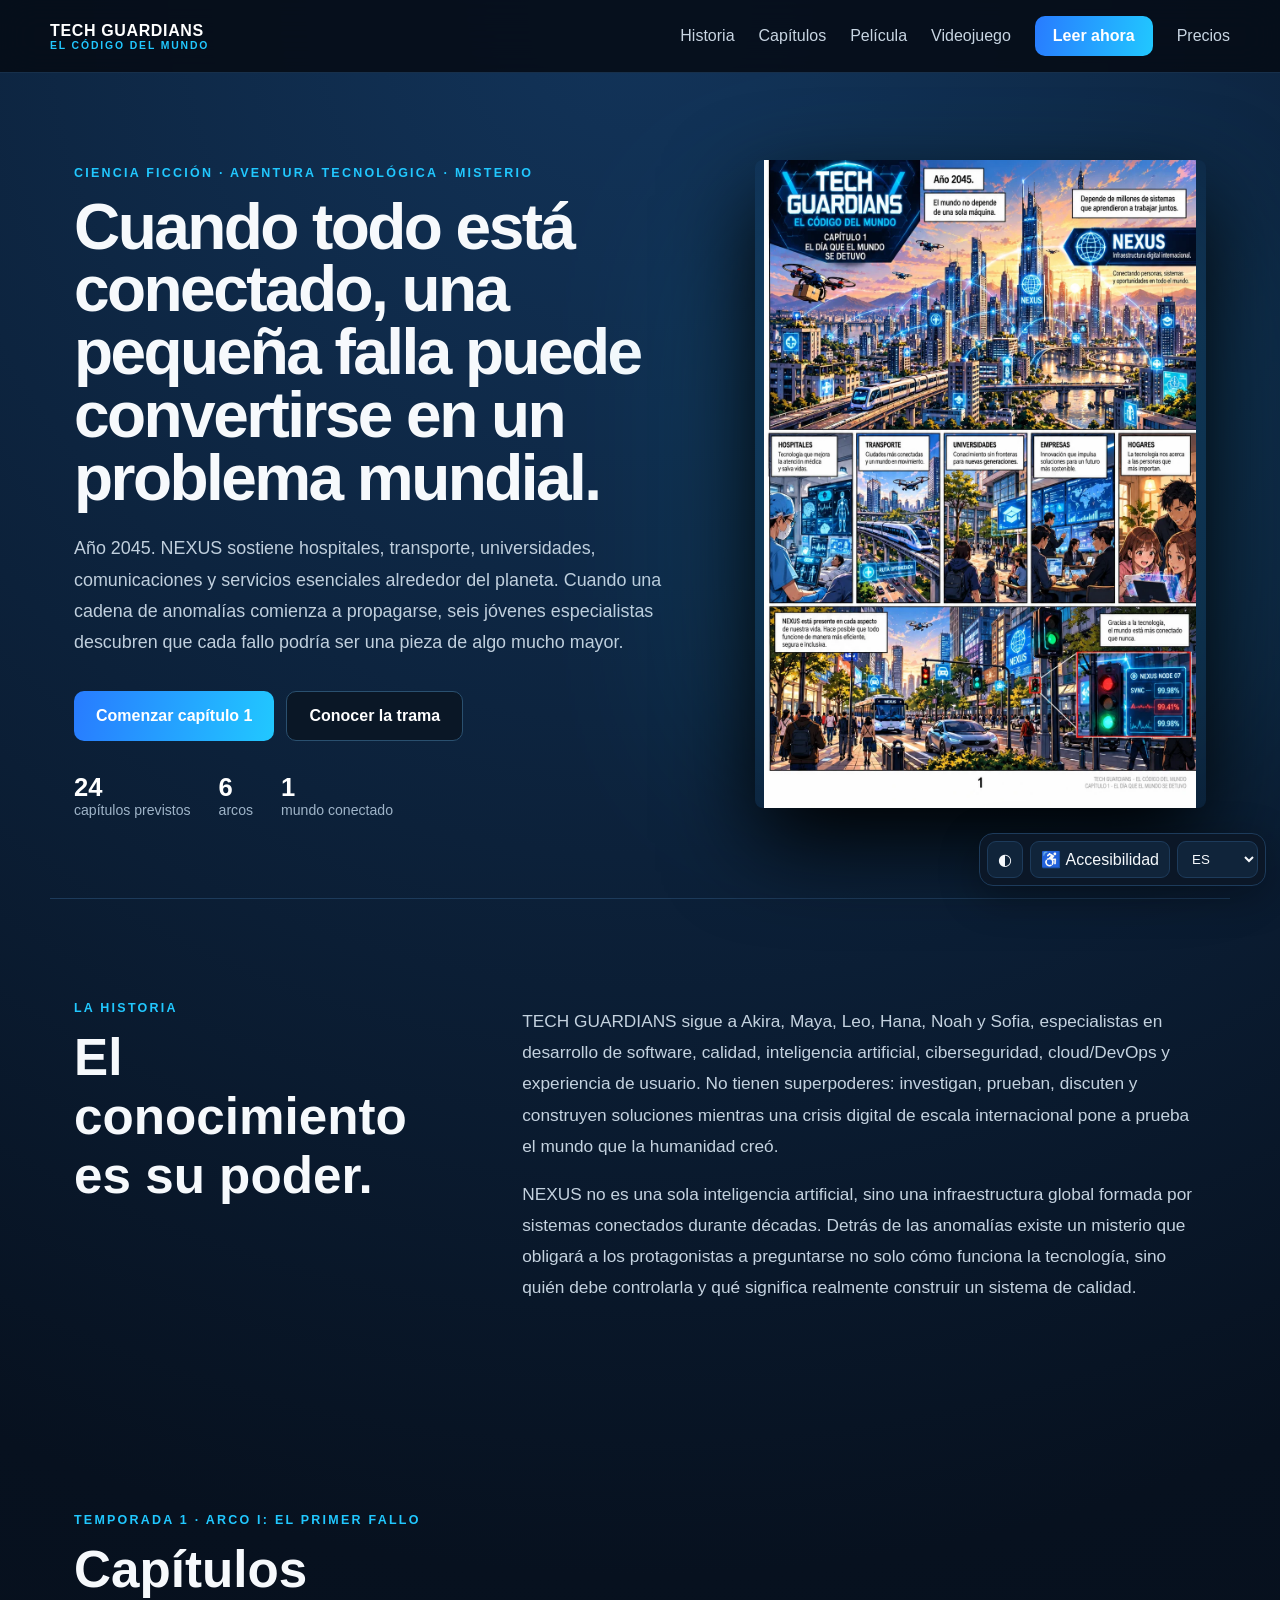
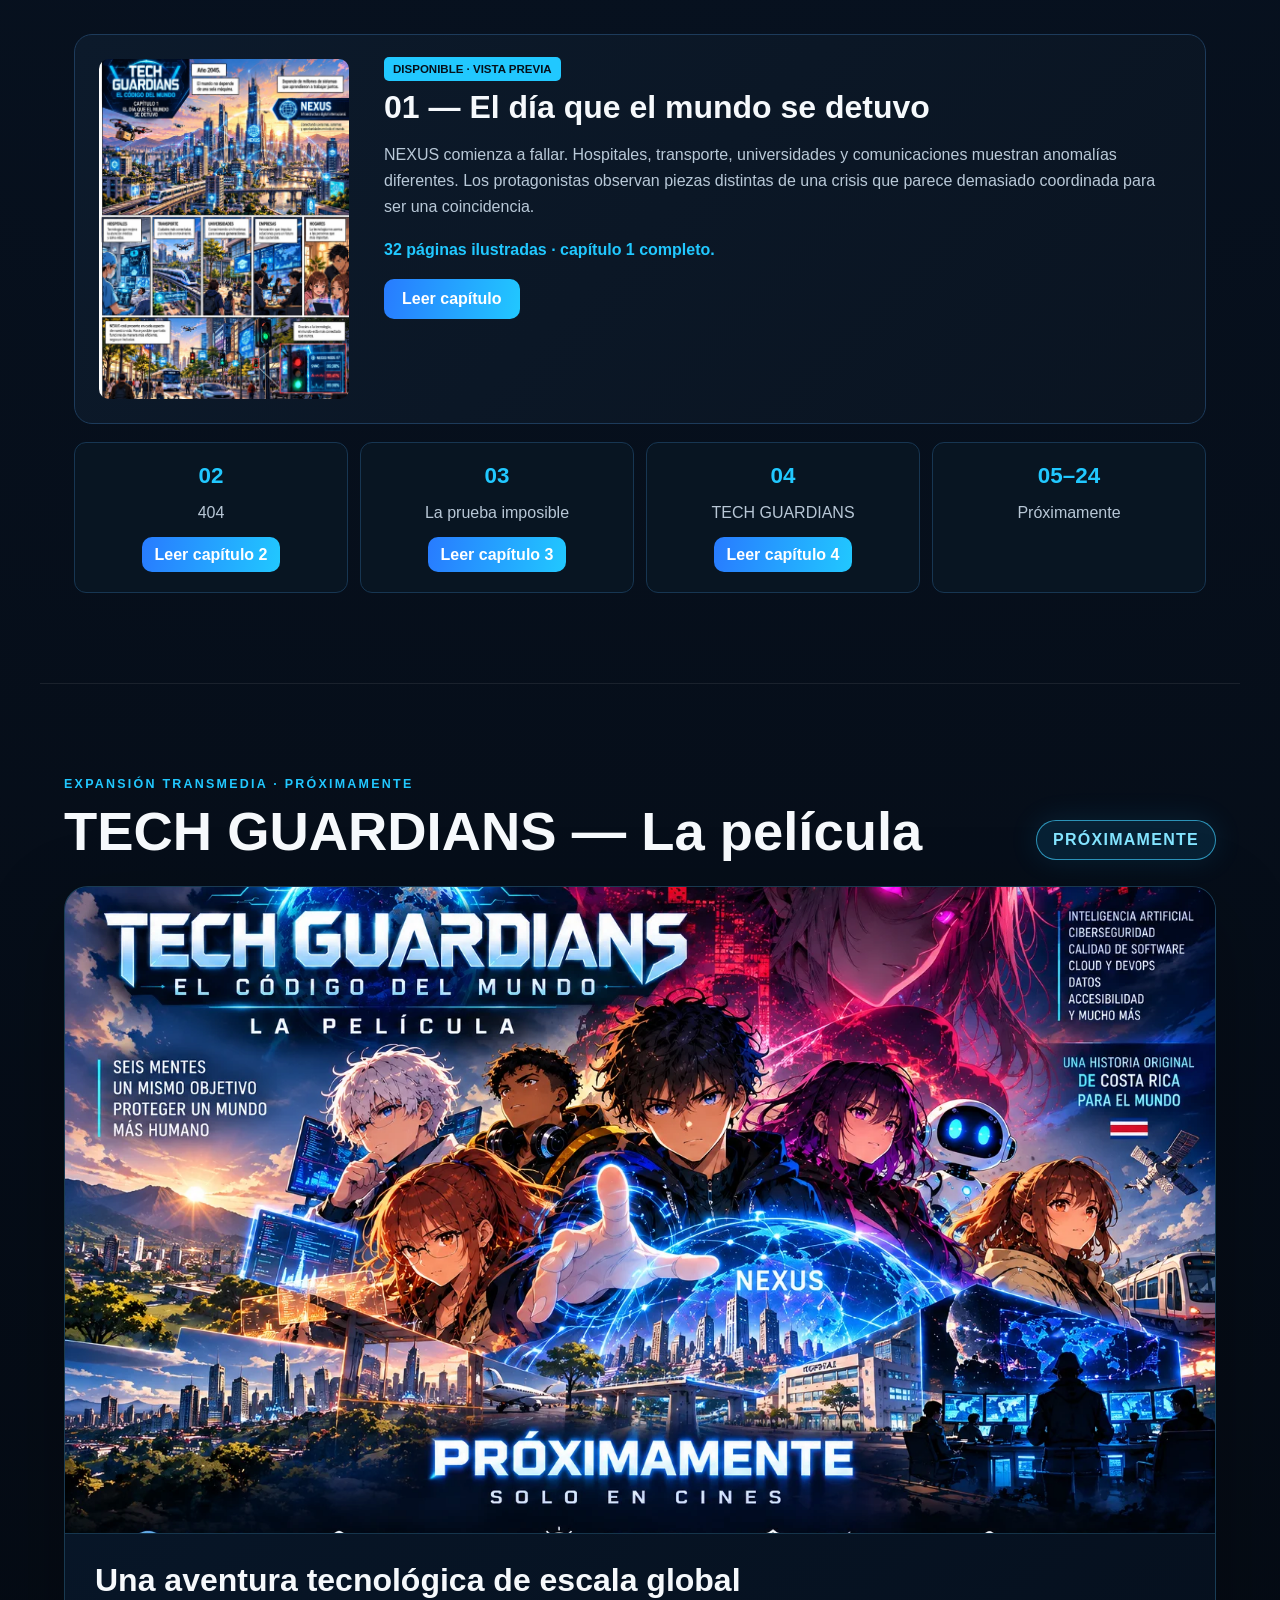
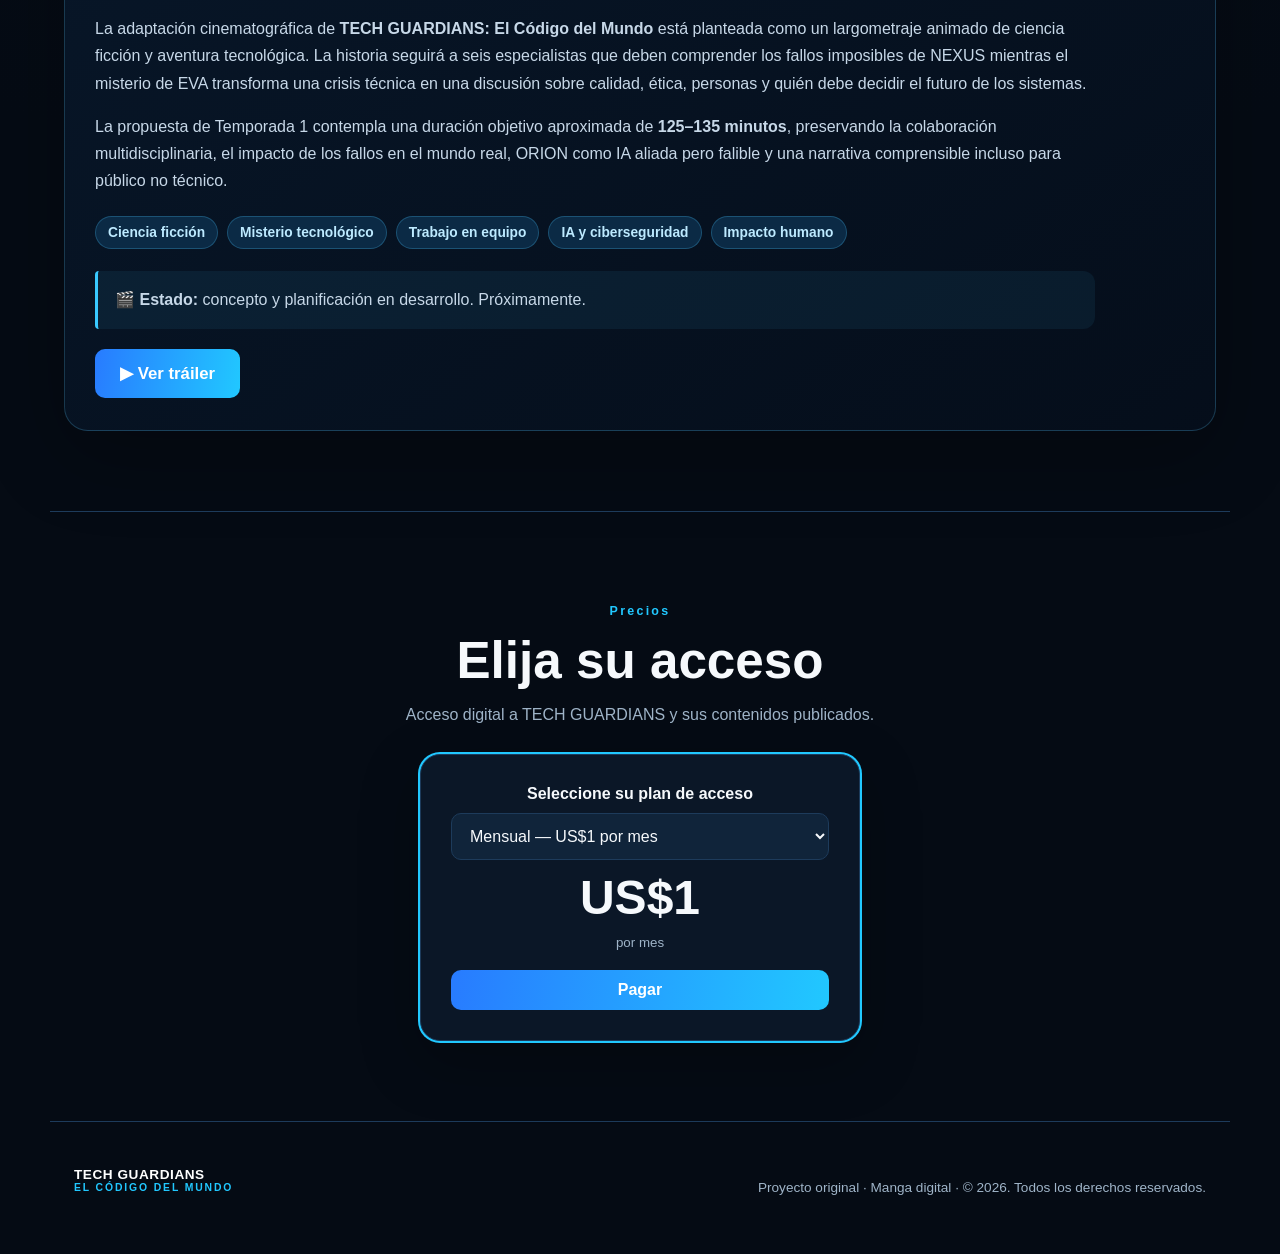
==== commit 35b0ab52: "Add files via upload" ====
--- a/index.html
+++ b/index.html
@@ -63,14 +63,14 @@
     <div class="transmedia-head"><div><p class="eyebrow">EXPANSIÓN TRANSMEDIA · PRÓXIMAMENTE</p><h2>TECH GUARDIANS — La película</h2></div><span class="soon-badge">PRÓXIMAMENTE</span></div>
     <div class="transmedia-card">
       <img src="assets/images/promotional/pelicula.webp" alt="Imagen promocional de TECH GUARDIANS — La película, próximamente" loading="lazy" />
-      <div class="transmedia-copy"><h3>Una aventura tecnológica de escala global</h3><p>La adaptación cinematográfica de <strong>TECH GUARDIANS: El Código del Mundo</strong> está planteada como un largometraje animado de ciencia ficción y aventura tecnológica. La historia seguirá a seis especialistas que deben comprender los fallos imposibles de NEXUS mientras el misterio de EVA transforma una crisis técnica en una discusión sobre calidad, ética, personas y quién debe decidir el futuro de los sistemas.</p><p>La propuesta de Temporada 1 contempla una duración objetivo aproximada de <strong>125–135 minutos</strong>, preservando la colaboración multidisciplinaria, el impacto de los fallos en el mundo real, ORION como IA aliada pero falible y una narrativa comprensible incluso para público no técnico.</p><div class="feature-chips"><span>Ciencia ficción</span><span>Misterio tecnológico</span><span>Trabajo en equipo</span><span>IA y ciberseguridad</span><span>Impacto humano</span></div><p class="status-copy">🎬 <strong>Estado:</strong> concepto y planificación en desarrollo. Próximamente.</p></div>
+      <div class="transmedia-copy"><h3>Una aventura tecnológica de escala global</h3><p>La adaptación cinematográfica de <strong>TECH GUARDIANS: El Código del Mundo</strong> está planteada como un largometraje animado de ciencia ficción y aventura tecnológica. La historia seguirá a seis especialistas que deben comprender los fallos imposibles de NEXUS mientras el misterio de EVA transforma una crisis técnica en una discusión sobre calidad, ética, personas y quién debe decidir el futuro de los sistemas.</p><p>La propuesta de Temporada 1 contempla una duración objetivo aproximada de <strong>125–135 minutos</strong>, preservando la colaboración multidisciplinaria, el impacto de los fallos en el mundo real, ORION como IA aliada pero falible y una narrativa comprensible incluso para público no técnico.</p><div class="feature-chips"><span>Ciencia ficción</span><span>Misterio tecnológico</span><span>Trabajo en equipo</span><span>IA y ciberseguridad</span><span>Impacto humano</span></div><p class="status-copy">🎬 <strong>Estado:</strong> concepto y planificación en desarrollo. Próximamente.</p><div class="trailer-actions"><button type="button" id="openMovieTrailer" class="primary" aria-haspopup="dialog">▶ Ver tráiler</button></div></div>
     </div>
   </section>
 
 
 
 
-<section class="pricing" id="precios"><p class="eyebrow" data-i18n="pricing">Precios</p><h2 data-i18n="plans">Elija su acceso</h2><p class="pricing-lead" data-i18n="planLead">Acceso digital a TECH GUARDIANS y sus contenidos publicados.</p><div class="pricing-grid"><article><span data-i18n="monthly">Mensual</span><strong>US$1</strong><small data-i18n="perMonth">por mes</small><button class="primary pay-btn" data-i18n="pay">Pagar</button></article><article class="featured"><span data-i18n="annual">Anual</span><strong>US$10</strong><small data-i18n="perYear">por año</small><button class="primary pay-btn" data-i18n="pay">Pagar</button></article></div></section>
+<section class="pricing" id="precios"><p class="eyebrow" data-i18n="pricing">Precios</p><h2 data-i18n="plans">Elija su acceso</h2><p class="pricing-lead" data-i18n="planLead">Acceso digital a TECH GUARDIANS y sus contenidos publicados.</p><div class="pricing-grid pricing-unified"><article class="featured"><label for="accessPlan">Seleccione su plan de acceso</label><select id="accessPlan" aria-label="Plan de acceso"><option value="monthly">Mensual — US$1 por mes</option><option value="annual">Anual — US$9.99 por año</option></select><strong id="accessPrice">US$1</strong><small id="accessPeriod">por mes</small><button class="primary pay-btn" data-i18n="pay">Pagar</button></article></div></section>
 </main>
 
 <footer><div class="brand"><span>TECH GUARDIANS</span><small>EL CÓDIGO DEL MUNDO</small></div><p>Proyecto original · Manga digital · © 2026. Todos los derechos reservados.</p></footer>
@@ -90,7 +90,7 @@
     <button id="zoomOut" title="Alejar imagen">−</button><span class="zoom-value" id="zoomValue">100%</span><button id="zoomIn" title="Ampliar imagen">＋</button><button id="zoomReset">Restablecer</button>
     <button id="toggleScript">📜 Guion</button><button id="prevChapterBtn" type="button">← Capítulo anterior</button><button id="nextChapterBtn" class="primary" type="button">Siguiente capítulo →</button>
 <button id="openPageVideoBtn" class="video-tool-btn" type="button" title="Ver video de esta página">▶ Video</button>
-<button id="backHomeBtn" class="home-tool-btn" type="button" title="Volver a la página principal">⌂ Inicio</button><span class="voice-status" id="voiceStatus">Narración en español lista</span>
+<button id="backHomeBtn" class="home-tool-btn" type="button" title="Volver a la página principal">⌂ Inicio</button><span class="voice-status" id="voiceStatus" aria-live="polite"></span>
   </div>
   <aside class="script-panel" id="scriptPanel" hidden><div class="script-head"><div><h3 id="scriptTitle">Guion</h3><div class="script-note">Guion accesible completo de la página: acciones, narración, rótulos y diálogos. El guion accesible contiene el texto de cada página, incluyendo narración, rótulos, pantallas y diálogos.</div></div><button id="closeScript" aria-label="Cerrar guion">✕</button></div><div id="scriptText"></div></aside>
   <div class="thumbs" id="thumbs"></div>
@@ -124,6 +124,15 @@
 </div>
 
 
+
+<div id="movieTrailerModal" class="movie-trailer-modal" hidden role="dialog" aria-modal="true" aria-labelledby="movieTrailerTitle" aria-hidden="true">
+ <div class="movie-trailer-card">
+  <div class="movie-trailer-heading"><h2 id="movieTrailerTitle">TECH GUARDIANS · Tráiler</h2><button type="button" id="closeMovieTrailer" aria-label="Cerrar tráiler">✕</button></div>
+  <div class="movie-trailer-frame"><iframe id="movieTrailerFrame" title="Tráiler oficial TECH GUARDIANS en YouTube" allow="accelerometer; autoplay; clipboard-write; encrypted-media; gyroscope; picture-in-picture; web-share" referrerpolicy="strict-origin-when-cross-origin" allowfullscreen loading="lazy"></iframe></div>
+  <p class="trailer-external">¿No se reproduce? <a href="https://youtu.be/asQC8_5kcZE" target="_blank" rel="noopener noreferrer">Ver el tráiler en YouTube</a></p>
+ </div>
+</div>
+<script src="trailer.js" defer></script>
 <script src="site.js" defer></script>
 <script src="app.js" defer></script>
 </body>
--- a/styles.css
+++ b/styles.css
@@ -109,3 +109,36 @@
 :root[data-theme="light"] body{background:linear-gradient(#eef7ff,#fff 35%,#f4f8fc);color:var(--text)}
 :root[data-theme="light"] .topbar{background:rgba(255,255,255,.92);border-color:#c8d9e7}:root[data-theme="light"] .brand{color:#07111f}:root[data-theme="light"] .topbar nav a{color:#1e3549}:root[data-theme="light"] .story-copy,:root[data-theme="light"] .chapter-card p,:root[data-theme="light"] .transmedia-copy p{color:#40596d}
 .site-tools{position:fixed;right:14px;bottom:14px;z-index:250;display:flex;gap:7px;padding:7px;border:1px solid var(--line);border-radius:14px;background:var(--panel);box-shadow:0 10px 40px #0005}.site-tools button,.site-tools select,.a11y-panel button{border:1px solid var(--line);border-radius:9px;background:var(--panel2);color:var(--text);padding:8px 10px;cursor:pointer}.a11y-panel{position:fixed;right:14px;bottom:70px;z-index:251;width:220px;padding:12px;display:grid;gap:8px;border:1px solid var(--line);border-radius:14px;background:var(--panel);box-shadow:0 15px 50px #0008}.a11y-panel[hidden]{display:none}.a11y-font{font-size:120%}.a11y-contrast{filter:contrast(1.25)}.a11y-links a{text-decoration:underline!important;text-decoration-thickness:3px!important}.a11y-motion *{animation:none!important;transition:none!important;scroll-behavior:auto!important}*:focus-visible{outline:3px solid var(--cyan)!important;outline-offset:3px}.pricing{max-width:var(--max);margin:auto;padding:80px 24px;border-top:1px solid var(--line);text-align:center}.pricing-lead{color:var(--muted)}.pricing-grid{max-width:720px;margin:30px auto 0;display:grid;grid-template-columns:repeat(2,1fr);gap:18px}.pricing-grid article{display:grid;gap:10px;padding:30px;border:1px solid var(--line);border-radius:20px;background:var(--panel)}.pricing-grid article.featured{box-shadow:0 0 0 2px var(--cyan),0 20px 60px #0004}.pricing-grid strong{font-size:3rem}.pricing-grid small{color:var(--muted);margin-bottom:10px}@media(max-width:720px){.pricing-grid{grid-template-columns:1fr}.site-tools span{display:none}.topbar nav{gap:10px;flex-wrap:wrap}.topbar{align-items:flex-start}}
+
+/* v26: tráiler cinematográfico */
+.trailer-actions{display:flex;margin-top:20px}.trailer-actions .primary{font-size:1.05rem;padding:14px 25px}.movie-trailer-modal[hidden],.movie-trailer-pending[hidden],#movieTrailerVideo[hidden]{display:none!important}.movie-trailer-modal{position:fixed;inset:0;z-index:3500;background:rgba(0,4,14,.92);display:grid;place-items:center;padding:18px}.movie-trailer-card{width:min(94vw,960px);background:#071525;border:1px solid #1d8bd0;border-radius:16px;overflow:hidden;box-shadow:0 25px 90px #000}.movie-trailer-heading{display:flex;align-items:center;justify-content:space-between;padding:14px 18px;gap:12px}.movie-trailer-heading h2{font-size:clamp(1.1rem,2.5vw,1.65rem);margin:0}.movie-trailer-heading button{background:#10283f;color:#fff;border:1px solid #3d6987;border-radius:8px;padding:8px 12px;cursor:pointer}.movie-trailer-card video{width:100%;max-height:75vh;display:block}.movie-trailer-pending{text-align:center;padding:0 0 25px}.movie-trailer-pending img{display:block;width:100%;max-height:55vh;object-fit:contain}.movie-trailer-pending p{font-size:1.25rem;font-weight:800;margin:18px 12px 7px}.movie-trailer-pending small{color:#a9c4d9}
+
+.pricing-grid.pricing-unified{grid-template-columns:minmax(0,440px);justify-content:center}.pricing-unified select{width:100%;padding:13px 14px;border:1px solid var(--line);border-radius:10px;background:var(--panel2);color:var(--text);font:inherit}.pricing-unified label{font-weight:700}
+
+/* v28: tema claro aplicado a toda la interfaz de lectura, no a las ilustraciones originales */
+:root[data-theme="light"] .reader{background:#eef5fc;color:#10263b}
+:root[data-theme="light"] .reader-bar{background:#fff;border-bottom-color:#c5d7e7;color:#10263b}
+:root[data-theme="light"] .reader-bar span{color:#50687c}
+:root[data-theme="light"] .reader-actions button,
+:root[data-theme="light"] .reader-tools button{background:#fff;color:#153b5b;border-color:#b5cadd}
+:root[data-theme="light"] .reader-actions button:hover,
+:root[data-theme="light"] .reader-tools button:hover{background:#dcecf9;color:#082a4a}
+:root[data-theme="light"] .reader-stage{background:linear-gradient(135deg,#f8fbff,#e5f0fa)}
+:root[data-theme="light"] .reader-stage figure{background:transparent}
+:root[data-theme="light"] .reader-stage img{box-shadow:0 10px 32px #24445c35}
+:root[data-theme="light"] .reader-stage figcaption{color:#415c70}
+:root[data-theme="light"] .nav{color:#386b91}
+:root[data-theme="light"] .nav:hover{background:#dcecf9;color:#102e47}
+:root[data-theme="light"] .thumbs{background:#fff;border-top-color:#c5d7e7}
+:root[data-theme="light"] .thumbs img{opacity:.7}
+:root[data-theme="light"] .thumbs img.active{opacity:1;border-color:#087bb3}
+:root[data-theme="light"] .progress{background:#d0e0ec}
+:root[data-theme="light"] .reader-tools{background:#f4f9fe;color:#10263b;border-color:#c5d7e7}
+:root[data-theme="light"] .reader-tools select,
+:root[data-theme="light"] .reader-tools input{background:#fff;color:#10263b;border-color:#b5cadd}
+body.trailer-open{overflow:hidden}
+.movie-trailer-frame{position:relative;width:100%;aspect-ratio:16/9;background:#000}
+.movie-trailer-frame iframe{position:absolute;inset:0;width:100%;height:100%;border:0}
+.trailer-external{text-align:center;margin:0;padding:10px;color:#d5e9f8;font-size:.9rem}
+.trailer-external a{color:#55d8ff;text-decoration:underline}
+@media(max-width:600px){.movie-trailer-modal{padding:10px}.movie-trailer-card{width:100%}}
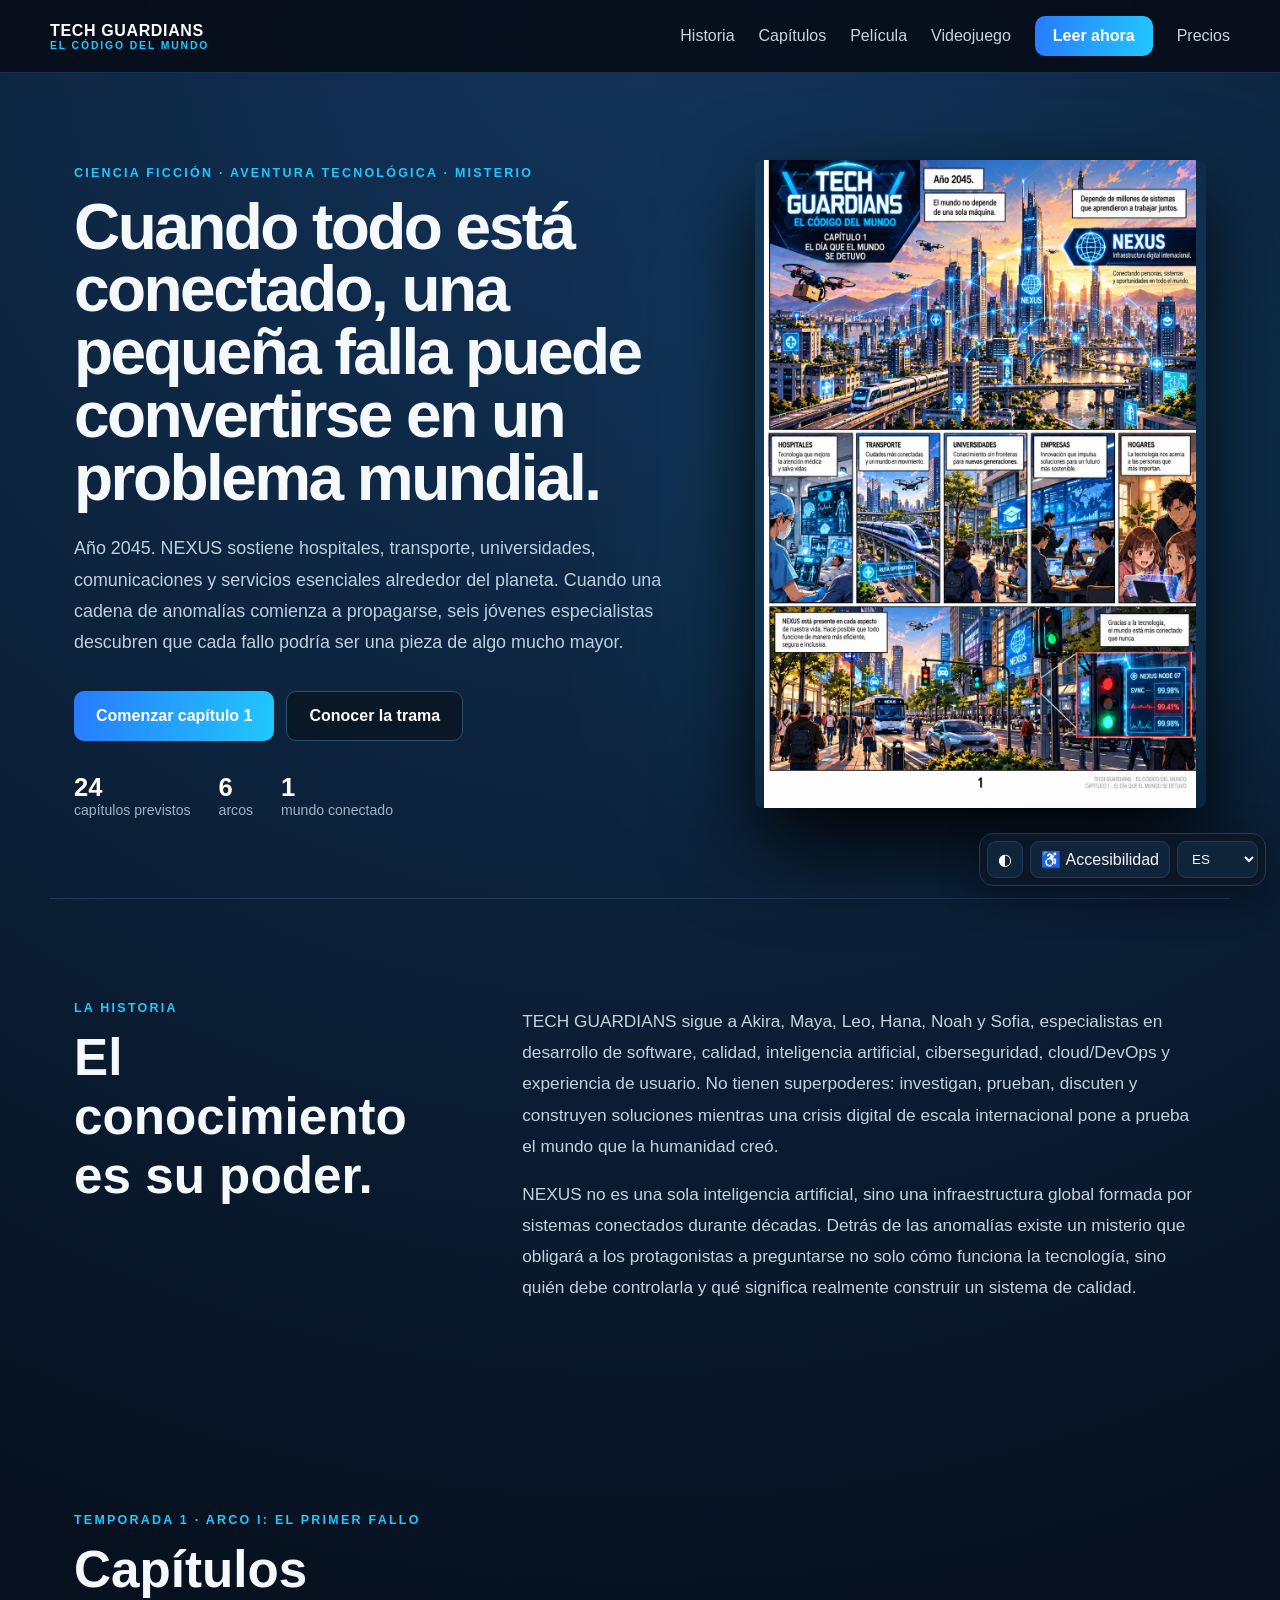
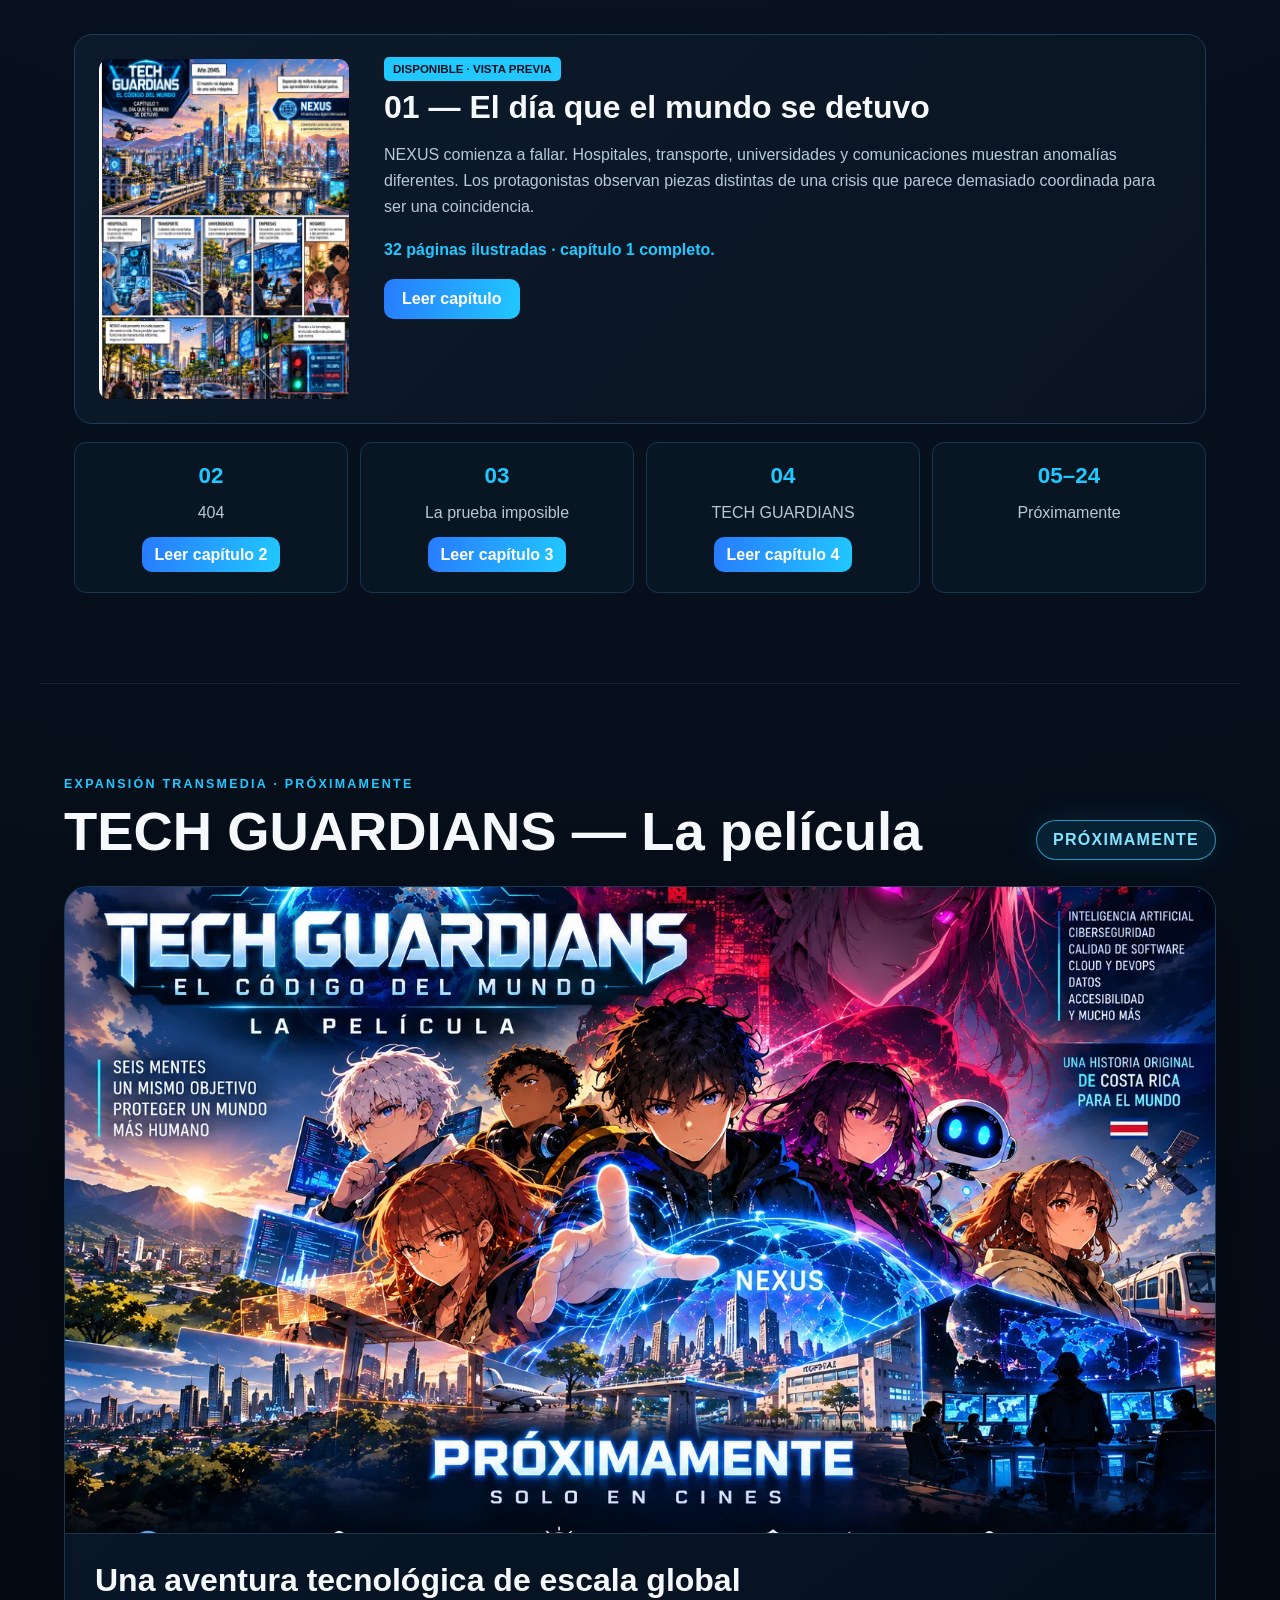
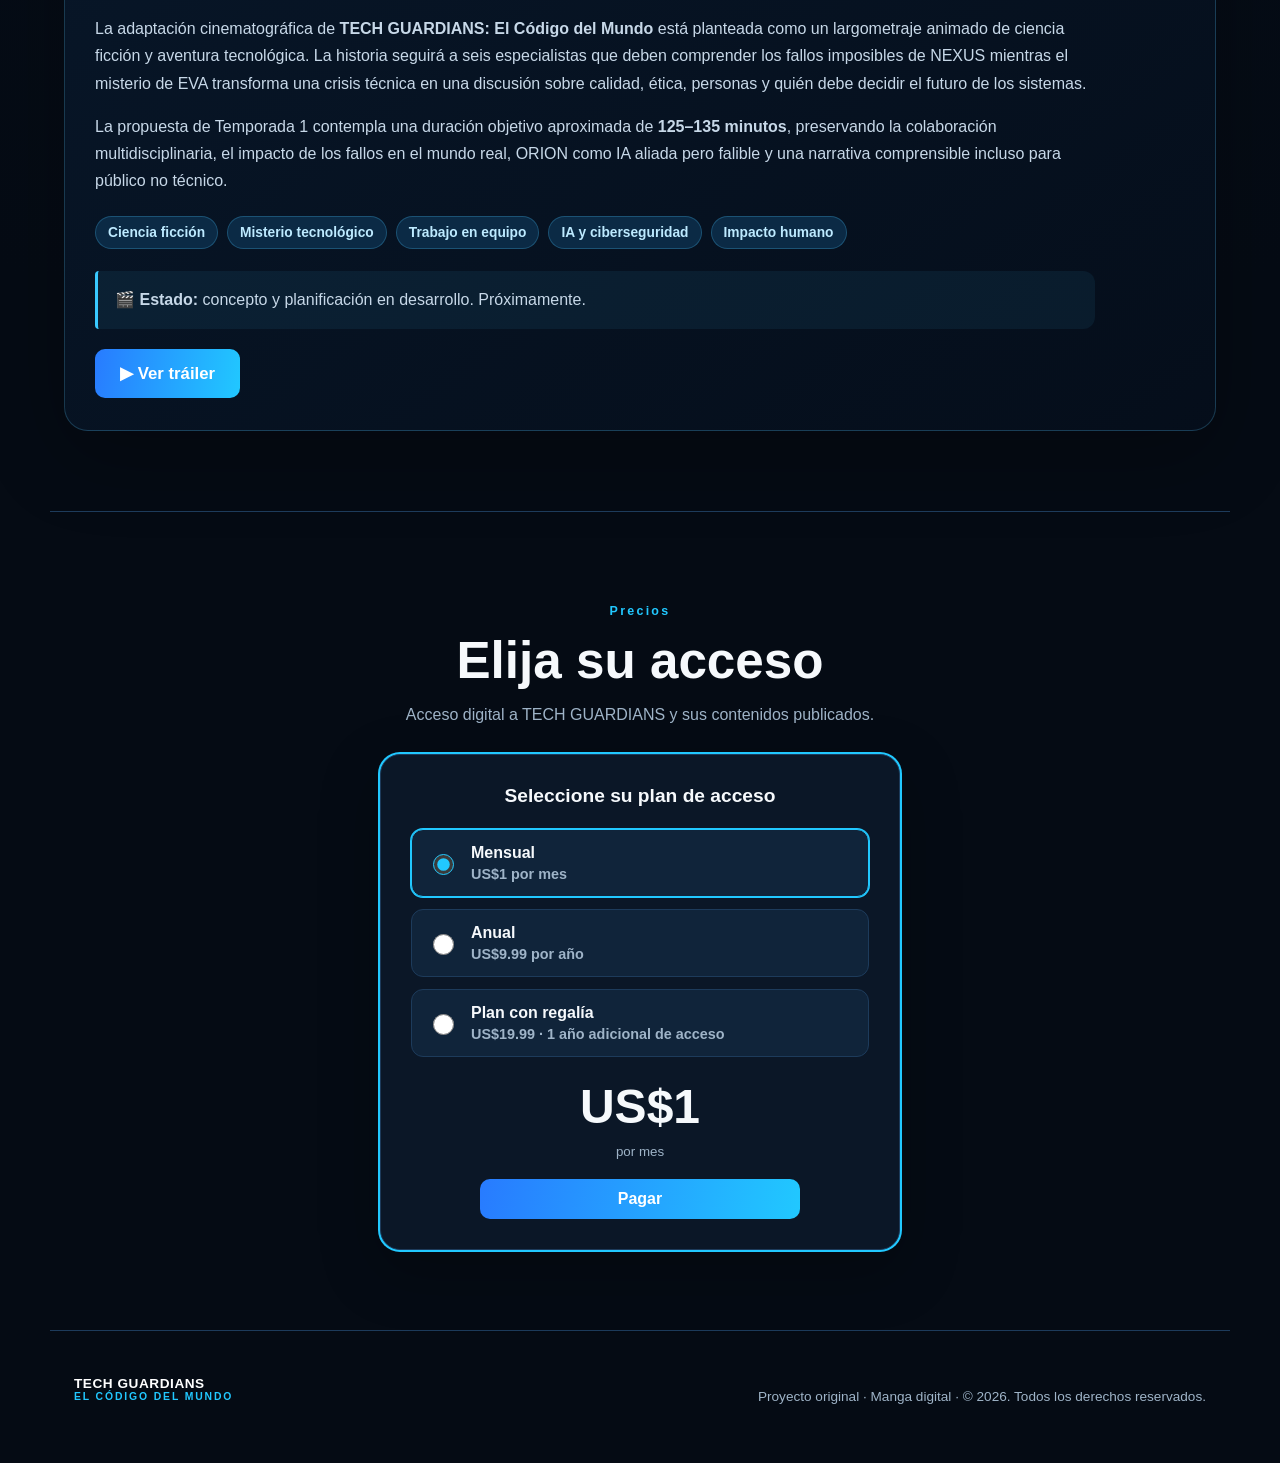
==== commit ab684b26: "Add files via upload" ====
--- a/index.html
+++ b/index.html
@@ -63,14 +63,14 @@
     <div class="transmedia-head"><div><p class="eyebrow">EXPANSIÓN TRANSMEDIA · PRÓXIMAMENTE</p><h2>TECH GUARDIANS — La película</h2></div><span class="soon-badge">PRÓXIMAMENTE</span></div>
     <div class="transmedia-card">
       <img src="assets/images/promotional/pelicula.webp" alt="Imagen promocional de TECH GUARDIANS — La película, próximamente" loading="lazy" />
-      <div class="transmedia-copy"><h3>Una aventura tecnológica de escala global</h3><p>La adaptación cinematográfica de <strong>TECH GUARDIANS: El Código del Mundo</strong> está planteada como un largometraje animado de ciencia ficción y aventura tecnológica. La historia seguirá a seis especialistas que deben comprender los fallos imposibles de NEXUS mientras el misterio de EVA transforma una crisis técnica en una discusión sobre calidad, ética, personas y quién debe decidir el futuro de los sistemas.</p><p>La propuesta de Temporada 1 contempla una duración objetivo aproximada de <strong>125–135 minutos</strong>, preservando la colaboración multidisciplinaria, el impacto de los fallos en el mundo real, ORION como IA aliada pero falible y una narrativa comprensible incluso para público no técnico.</p><div class="feature-chips"><span>Ciencia ficción</span><span>Misterio tecnológico</span><span>Trabajo en equipo</span><span>IA y ciberseguridad</span><span>Impacto humano</span></div><p class="status-copy">🎬 <strong>Estado:</strong> concepto y planificación en desarrollo. Próximamente.</p><div class="trailer-actions"><button type="button" id="openMovieTrailer" class="primary" aria-haspopup="dialog">▶ Ver tráiler</button></div></div>
+      <div class="transmedia-copy"><h3>Una aventura tecnológica de escala global</h3><p>La adaptación cinematográfica de <strong>TECH GUARDIANS: El Código del Mundo</strong> está planteada como un largometraje animado de ciencia ficción y aventura tecnológica. La historia seguirá a seis especialistas que deben comprender los fallos imposibles de NEXUS mientras el misterio de EVA transforma una crisis técnica en una discusión sobre calidad, ética, personas y quién debe decidir el futuro de los sistemas.</p><p>La propuesta de Temporada 1 contempla una duración objetivo aproximada de <strong>125–135 minutos</strong>, preservando la colaboración multidisciplinaria, el impacto de los fallos en el mundo real, ORION como IA aliada pero falible y una narrativa comprensible incluso para público no técnico.</p><div class="feature-chips"><span>Ciencia ficción</span><span>Misterio tecnológico</span><span>Trabajo en equipo</span><span>IA y ciberseguridad</span><span>Impacto humano</span></div><p class="status-copy">🎬 <strong>Estado:</strong> concepto y planificación en desarrollo. Próximamente.</p><div class="trailer-actions"><a id="openMovieTrailer" class="primary trailer-youtube-link" href="https://youtu.be/asQC8_5kcZE" target="_blank" rel="noopener noreferrer" aria-label="Ver tráiler oficial en YouTube (abre una pestaña nueva)">▶ Ver tráiler</a></div></div>
     </div>
   </section>
 
 
 
 
-<section class="pricing" id="precios"><p class="eyebrow" data-i18n="pricing">Precios</p><h2 data-i18n="plans">Elija su acceso</h2><p class="pricing-lead" data-i18n="planLead">Acceso digital a TECH GUARDIANS y sus contenidos publicados.</p><div class="pricing-grid pricing-unified"><article class="featured"><label for="accessPlan">Seleccione su plan de acceso</label><select id="accessPlan" aria-label="Plan de acceso"><option value="monthly">Mensual — US$1 por mes</option><option value="annual">Anual — US$9.99 por año</option></select><strong id="accessPrice">US$1</strong><small id="accessPeriod">por mes</small><button class="primary pay-btn" data-i18n="pay">Pagar</button></article></div></section>
+<section class="pricing" id="precios"><p class="eyebrow" data-i18n="pricing">Precios</p><h2 data-i18n="plans">Elija su acceso</h2><p class="pricing-lead" data-i18n="planLead">Acceso digital a TECH GUARDIANS y sus contenidos publicados.</p><div class="pricing-grid pricing-unified"><article class="featured"><h3 id="accessPlanTitle">Seleccione su plan de acceso</h3><fieldset class="plan-options" aria-labelledby="accessPlanTitle"><legend class="sr-only">Planes de acceso</legend><label class="plan-choice"><input type="radio" name="accessPlan" value="monthly" checked><span class="plan-choice-text"><b>Mensual</b><small>US$1 por mes</small></span></label><label class="plan-choice"><input type="radio" name="accessPlan" value="annual"><span class="plan-choice-text"><b>Anual</b><small>US$9.99 por año</small></span></label><label class="plan-choice"><input type="radio" name="accessPlan" value="royalty"><span class="plan-choice-text"><b>Plan con regalía</b><small>US$19.99 · 1 año adicional de acceso</small></span></label></fieldset><strong id="accessPrice">US$1</strong><small id="accessPeriod">por mes</small><button class="primary pay-btn" data-i18n="pay">Pagar</button></article></div></section>
 </main>
 
 <footer><div class="brand"><span>TECH GUARDIANS</span><small>EL CÓDIGO DEL MUNDO</small></div><p>Proyecto original · Manga digital · © 2026. Todos los derechos reservados.</p></footer>
@@ -132,7 +132,7 @@
   <p class="trailer-external">¿No se reproduce? <a href="https://youtu.be/asQC8_5kcZE" target="_blank" rel="noopener noreferrer">Ver el tráiler en YouTube</a></p>
  </div>
 </div>
-<script src="trailer.js" defer></script>
+
 <script src="site.js" defer></script>
 <script src="app.js" defer></script>
 </body>
--- a/styles.css
+++ b/styles.css
@@ -142,3 +142,18 @@
 .trailer-external{text-align:center;margin:0;padding:10px;color:#d5e9f8;font-size:.9rem}
 .trailer-external a{color:#55d8ff;text-decoration:underline}
 @media(max-width:600px){.movie-trailer-modal{padding:10px}.movie-trailer-card{width:100%}}
+
+/* v29: enlace directo al tráiler y planes con selección radial centrada */
+.trailer-youtube-link{display:inline-flex;align-items:center;justify-content:center;text-decoration:none;cursor:pointer;font-size:1.05rem;padding:14px 25px;border-radius:10px}
+.pricing-grid.pricing-unified{display:flex;justify-content:center;align-items:stretch;max-width:760px;margin:30px auto 0}
+.pricing-grid.pricing-unified article{width:min(100%,520px);margin-inline:auto;text-align:center;justify-items:center;box-sizing:border-box}
+.pricing-unified #accessPlanTitle{margin:0;font-size:1.2rem}
+.pricing-unified .plan-options{border:0;padding:0;margin:12px 0;width:100%;display:grid;gap:12px;min-width:0}
+.pricing-unified .plan-choice{display:flex;align-items:center;gap:14px;padding:14px 16px;text-align:left;border:1px solid var(--line);border-radius:12px;background:var(--panel2);cursor:pointer;width:100%;box-sizing:border-box;transition:border-color .2s,box-shadow .2s}
+.pricing-unified .plan-choice.selected,.pricing-unified .plan-choice:has(input:checked){border-color:var(--cyan);box-shadow:0 0 0 1px var(--cyan)}
+.pricing-unified .plan-choice input[type=radio]{width:21px;height:21px;min-width:21px;accent-color:var(--cyan);cursor:pointer}
+.pricing-unified .plan-choice-text{display:grid;gap:4px;min-width:0}
+.pricing-unified .plan-choice-text b{font-size:1rem;color:var(--text)}
+.pricing-unified .plan-choice-text small{margin:0;color:var(--muted);font-size:.9rem}
+.pricing-unified .pay-btn{width:min(100%,320px)}
+.sr-only{position:absolute;width:1px;height:1px;padding:0;margin:-1px;overflow:hidden;clip:rect(0,0,0,0);white-space:nowrap;border:0}
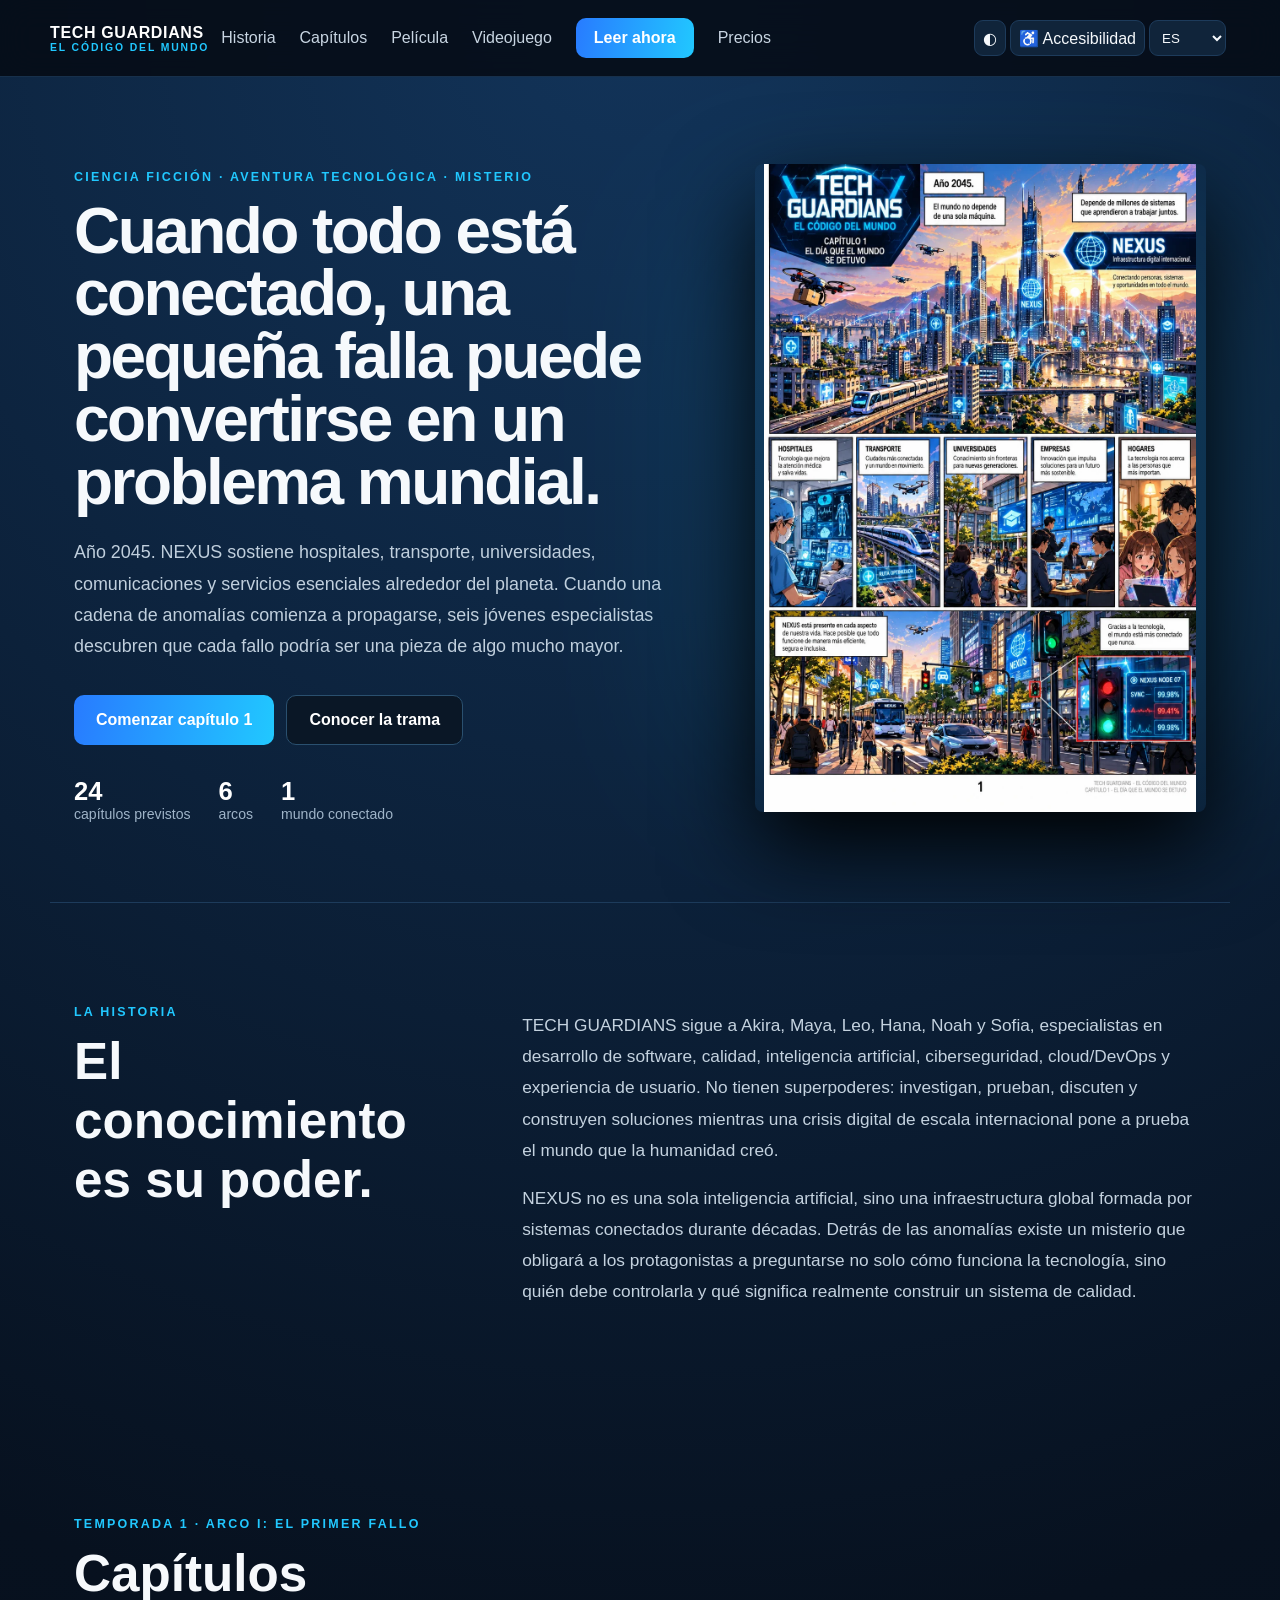
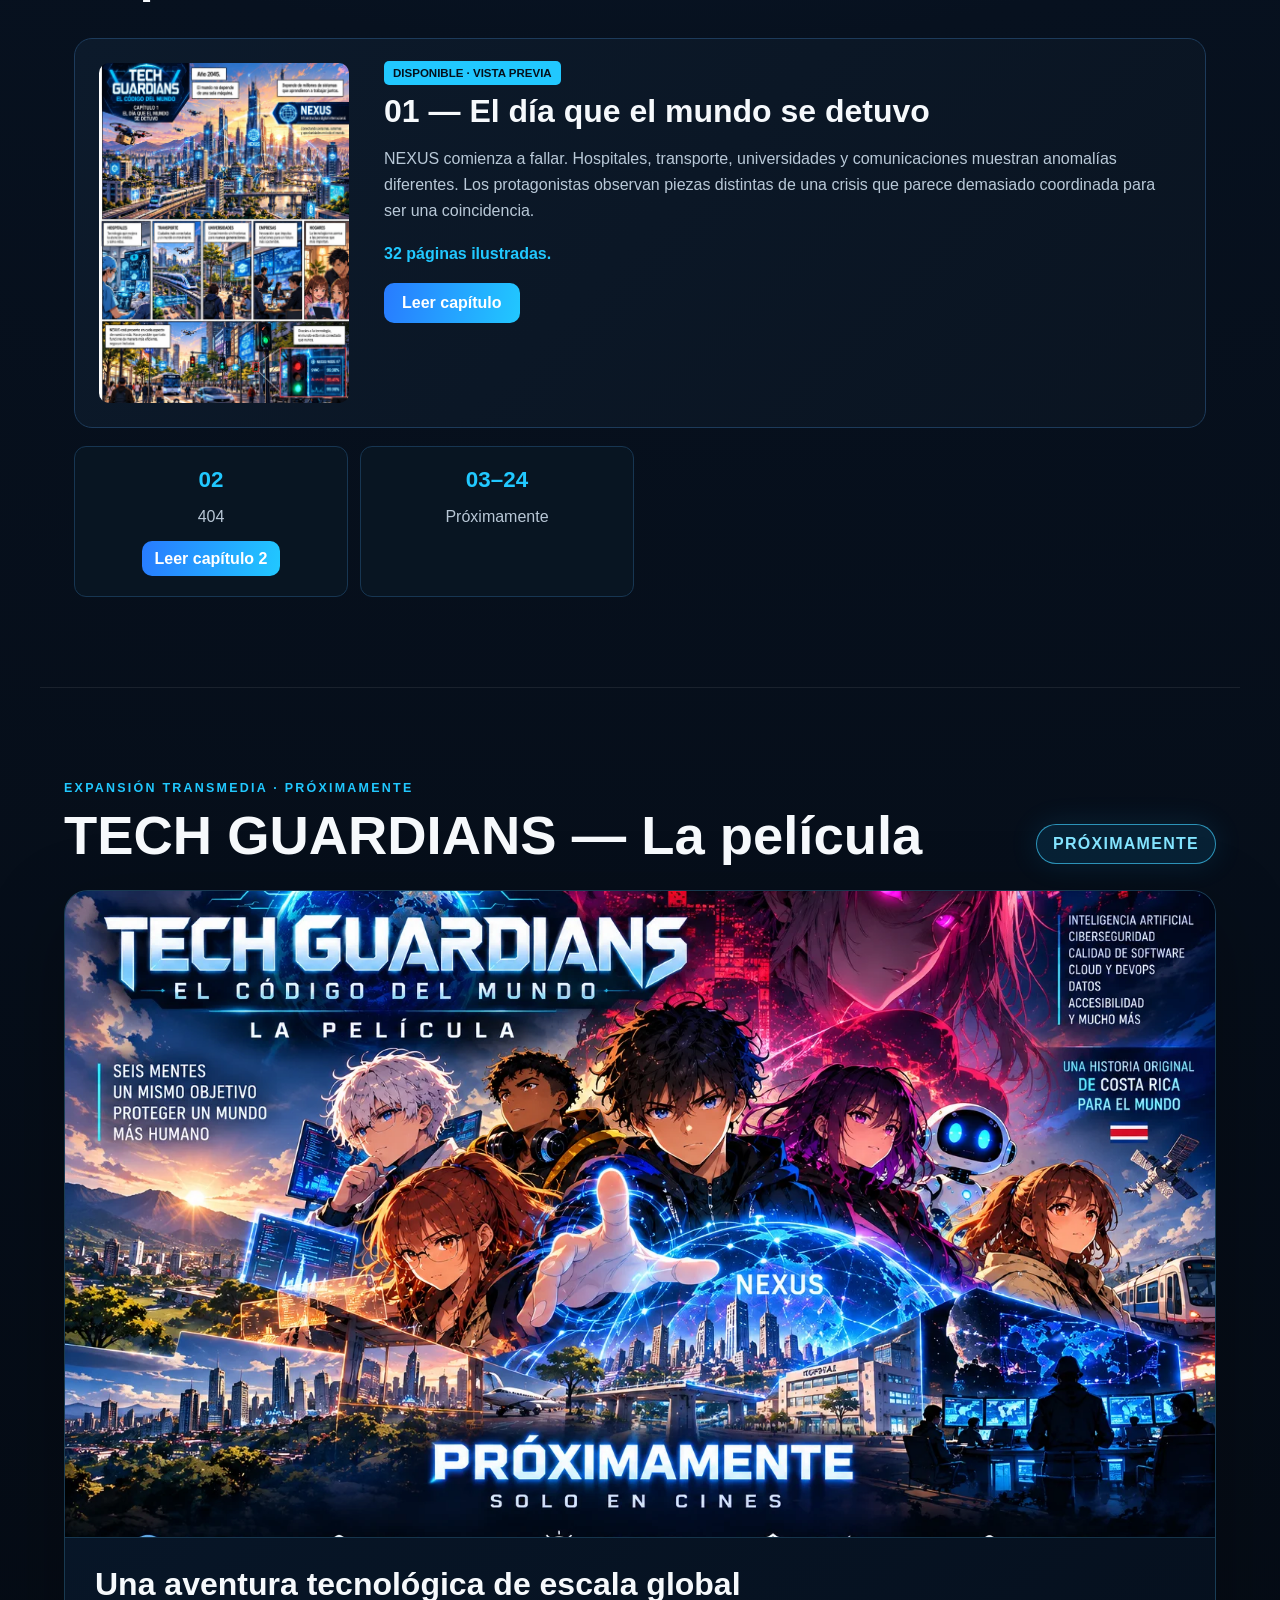
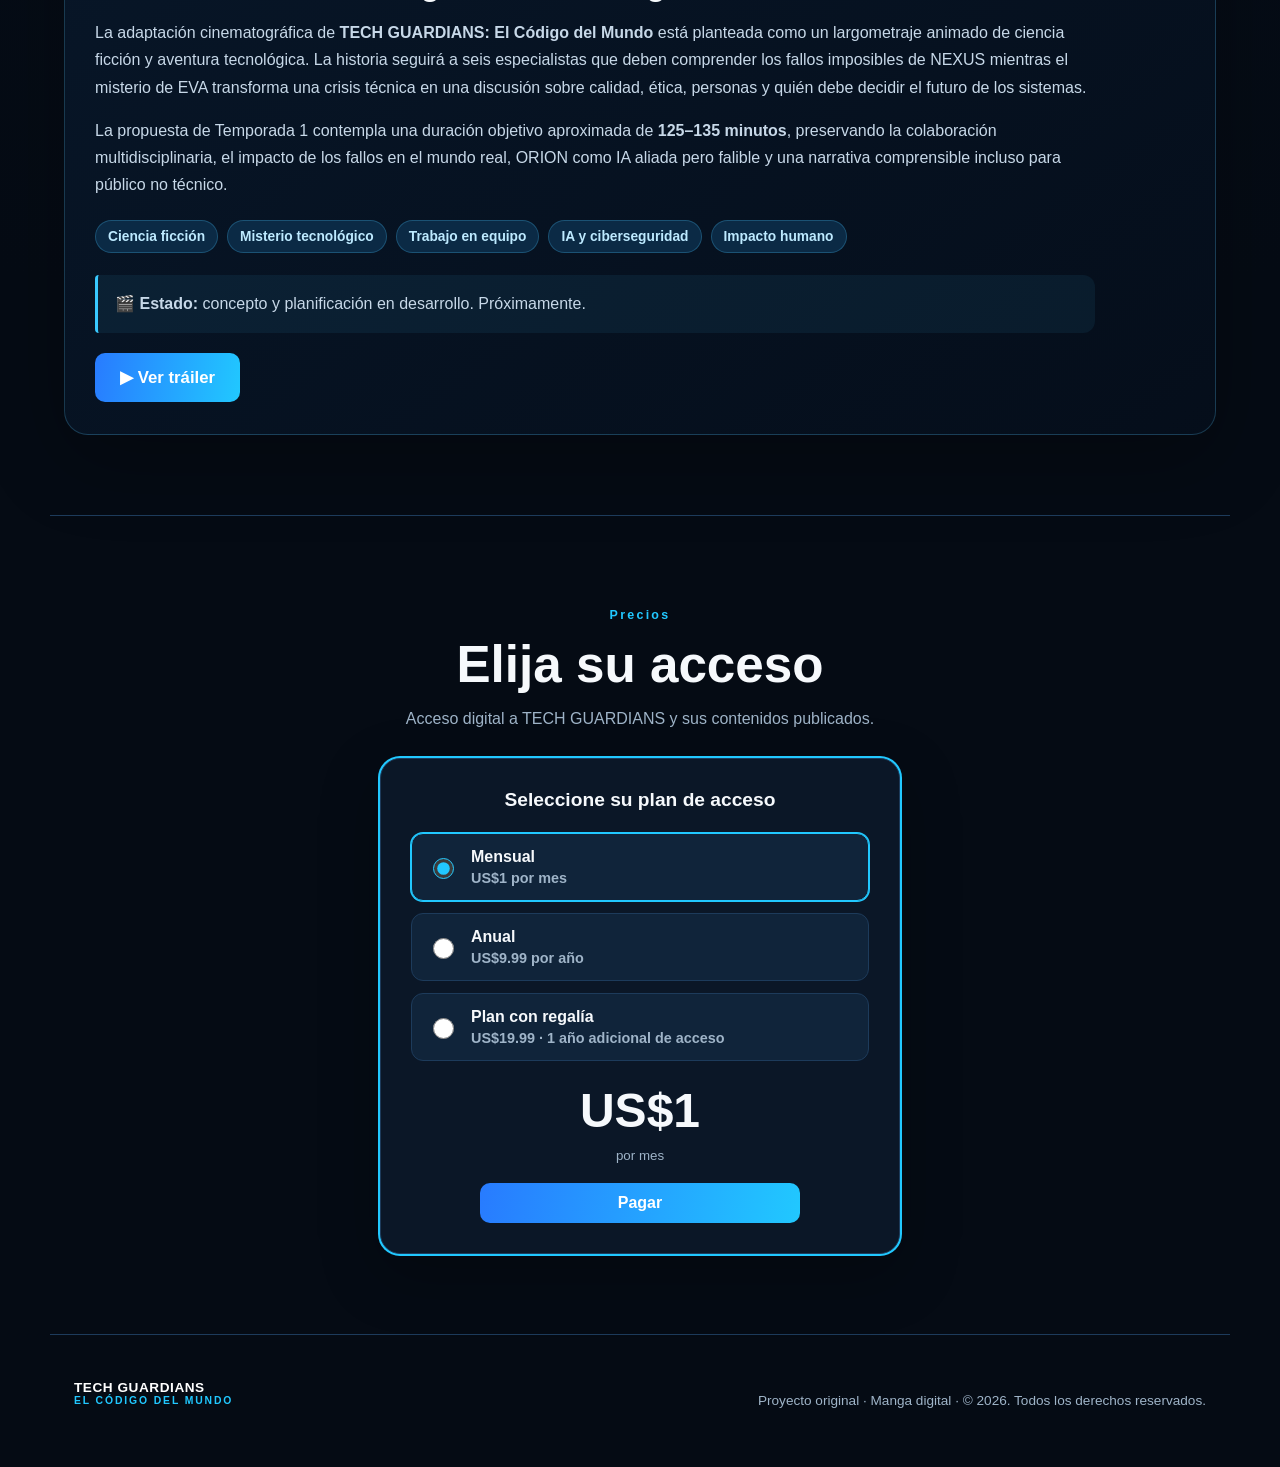
==== commit 6c34926f: "Add files via upload" ====
--- a/index.html
+++ b/index.html
@@ -23,7 +23,7 @@
 <body>
 <header class="topbar">
   <a class="brand" href="#inicio" aria-label="TECH GUARDIANS, inicio"><span>TECH GUARDIANS</span><small>EL CÓDIGO DEL MUNDO</small></a>
-  <nav><a href="#historia" data-i18n="story">Historia</a><a href="#capitulos" data-i18n="chapters">Capítulos</a><a href="#pelicula" data-i18n="movie">Película</a><a href="videojuego.html" data-i18n="game">Videojuego</a><button id="openReader" class="primary">Leer ahora</button><a href="#precios" data-i18n="pricing">Precios</a></nav>
+  <button class="mobile-menu-toggle" type="button" aria-label="Abrir menú" aria-expanded="false" aria-controls="site-navigation"><span></span><span></span><span></span></button><nav id="site-navigation"><a href="#historia" data-i18n="story">Historia</a><a href="#capitulos" data-i18n="chapters">Capítulos</a><a href="#pelicula" data-i18n="movie">Película</a><a href="videojuego.html" data-i18n="game">Videojuego</a><button id="openReader" class="primary">Leer ahora</button><a href="#precios" data-i18n="pricing">Precios</a></nav>
 </header>
 
 <main>
@@ -50,13 +50,11 @@
     <p class="eyebrow">TEMPORADA 1 · ARCO I: EL PRIMER FALLO</p><h2>Capítulos</h2>
     <article class="chapter-card">
       <img src="assets/images/chapter-01/page-01.webp?v=17" alt="Capítulo 1" />
-      <div><span class="badge">DISPONIBLE · VISTA PREVIA</span><h3>01 — El día que el mundo se detuvo</h3><p>NEXUS comienza a fallar. Hospitales, transporte, universidades y comunicaciones muestran anomalías diferentes. Los protagonistas observan piezas distintas de una crisis que parece demasiado coordinada para ser una coincidencia.</p><p class="available">32 páginas ilustradas · capítulo 1 completo.</p><button id="cardRead" class="primary">Leer capítulo</button></div>
+      <div><span class="badge">DISPONIBLE · VISTA PREVIA</span><h3>01 — El día que el mundo se detuvo</h3><p>NEXUS comienza a fallar. Hospitales, transporte, universidades y comunicaciones muestran anomalías diferentes. Los protagonistas observan piezas distintas de una crisis que parece demasiado coordinada para ser una coincidencia.</p><p class="available">32 páginas ilustradas.</p><button id="cardRead" class="primary">Leer capítulo</button></div>
     </article>
     <div class="coming chapter-selectors">
       <div><b>02</b><span>404</span><button class="primary" data-chapter="2">Leer capítulo 2</button></div>
-      <div><b>03</b><span>La prueba imposible</span><button class="primary" data-chapter="3">Leer capítulo 3</button></div>
-      <div><b>04</b><span>TECH GUARDIANS</span><button class="primary" data-chapter="4">Leer capítulo 4</button></div>
-      <div><b>05–24</b><span>Próximamente</span></div>
+      <div><b>03–24</b><span>Próximamente</span></div>
     </div>
   </section>
   <section class="transmedia" id="pelicula">
--- a/styles.css
+++ b/styles.css
@@ -157,3 +157,19 @@
 .pricing-unified .plan-choice-text small{margin:0;color:var(--muted);font-size:.9rem}
 .pricing-unified .pay-btn{width:min(100%,320px)}
 .sr-only{position:absolute;width:1px;height:1px;padding:0;margin:-1px;overflow:hidden;clip:rect(0,0,0,0);white-space:nowrap;border:0}
+
+/* Menú móvil accesible, independiente del idioma y del scroll */
+.mobile-menu-toggle{display:none;align-items:center;justify-content:center;flex-direction:column;gap:5px;width:45px;height:43px;background:#0d2844;border:1px solid #57bfff;border-radius:10px;cursor:pointer;z-index:51}
+.mobile-menu-toggle span{display:block;width:23px;height:2px;border-radius:2px;background:#e4faff}
+@media(max-width:900px){.topbar{position:sticky;top:0;display:flex;align-items:center;justify-content:space-between;flex-wrap:wrap;padding:12px 16px;z-index:100}.mobile-menu-toggle{display:flex;margin-left:auto}.topbar nav#site-navigation{display:none!important;flex-basis:100%;width:100%;flex-direction:column;align-items:stretch;gap:4px;padding:12px 0 4px;background:#06172b}.topbar nav#site-navigation.is-open{display:flex!important}.topbar nav#site-navigation a{display:block;padding:12px 14px;border-radius:8px;background:#0c2845;color:#e8f9ff}.topbar nav#site-navigation a.primary{background:linear-gradient(100deg,#287bff,#21c8ff)}}
+.game-actions{display:flex;flex-wrap:wrap;gap:12px;margin-top:22px}.game-actions a.primary{display:inline-flex!important;align-items:center;justify-content:center;min-height:48px;color:#fff!important;text-decoration:none;background:linear-gradient(110deg,#165cf4,#00b9f0)!important;box-shadow:0 0 18px #108df577;position:relative;z-index:1}.game-actions a.secondary{display:inline-flex;align-items:center;justify-content:center}
+
+/* Controls belong to the site header, never floating above manga navigation. */
+.topbar{gap:12px;flex-wrap:wrap}.topbar .site-tools{position:static;right:auto;bottom:auto;z-index:auto;box-shadow:none;flex:0 0 auto;padding:4px;gap:4px;background:transparent;border:0;margin-left:auto}.topbar .site-tools button,.topbar .site-tools select{min-height:36px;padding:6px 8px}.topbar .a11y-panel{position:absolute;top:calc(100% + 4px);right:14px;bottom:auto;z-index:45}.reader.open~.site-tools{display:none}
+@media(max-width:800px){.topbar{padding:10px 14px;gap:8px}.topbar .site-tools{margin-left:0}.topbar .site-tools button,.topbar .site-tools select{font-size:.78rem;padding:6px}.topbar .site-tools span{display:none}.hero{min-height:auto!important;padding:26px 18px 16px!important;gap:18px!important}.hero-art img{max-height:42vh!important}.story,.chapters{padding:32px 18px!important}.story{gap:12px!important}.chapters{padding-top:24px!important}}
+@media(max-width:520px){.topbar .site-tools{order:3;width:100%;justify-content:flex-end}.hero{padding-bottom:8px!important}.story{padding-top:20px!important}.chapters{padding-top:16px!important}}
+
+/* Reader responsive header and accessible navigation */
+@media(max-width:700px){.reader.open{grid-template-rows:minmax(48px,auto) 3px minmax(0,1fr) auto;top:0;bottom:0}.reader-bar{display:flex!important;min-height:48px;flex-wrap:wrap;gap:6px;padding:7px 9px}.reader-bar>div:first-child{display:flex;gap:6px;flex-wrap:wrap}.reader-bar span{display:inline!important;font-size:11px}.reader-actions{display:flex;flex-wrap:wrap;gap:4px}.reader-actions button{min-height:36px;font-size:12px}.reader-stage{min-height:0}.reader-stage img{max-height:calc(100dvh - 225px)}.reader-tools{position:relative;z-index:2}.thumbs{min-height:62px}.topbar .site-tools{position:static!important;display:flex;flex-wrap:wrap}.topbar .site-tools select{min-width:55px}}
+
+@media(max-width:700px){.reader-stage figure{justify-content:flex-start!important}.reader-stage img{max-height:calc(100dvh - 185px)!important}.reader-bar{position:relative;z-index:3}}
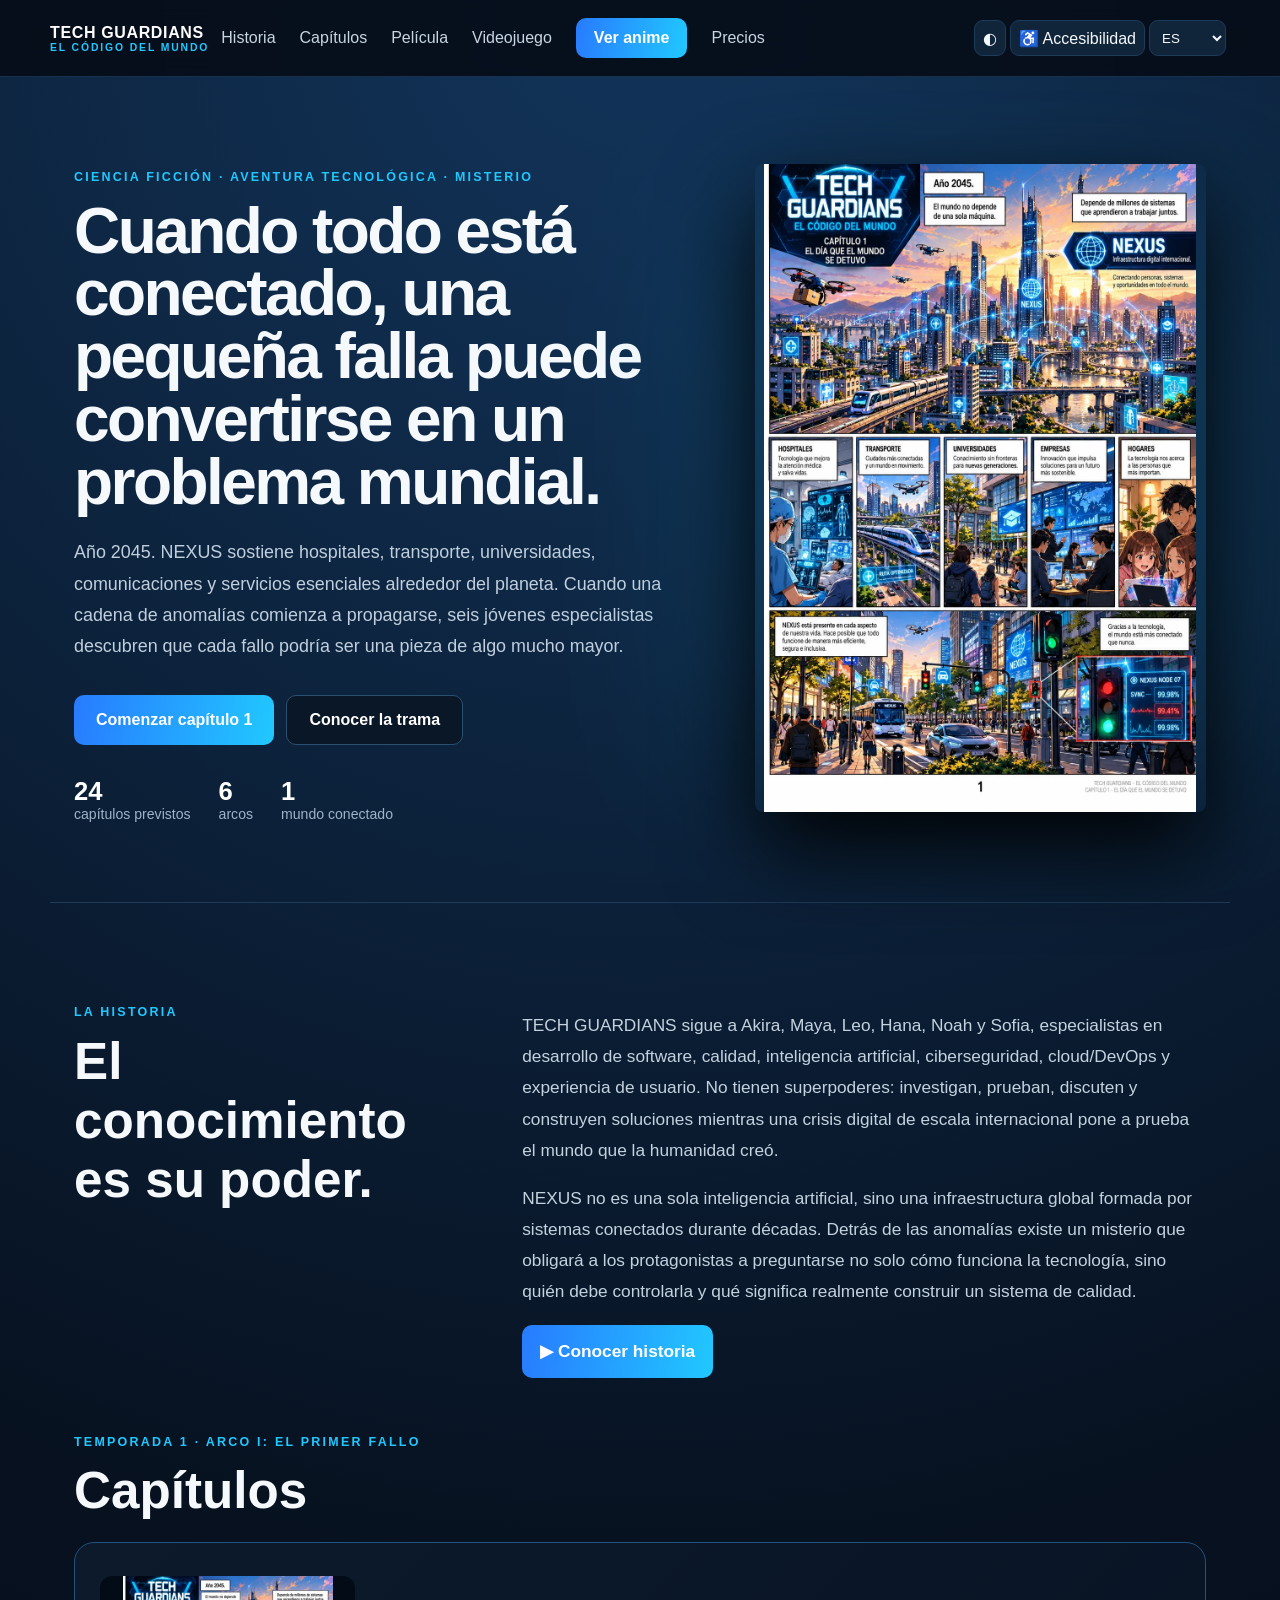
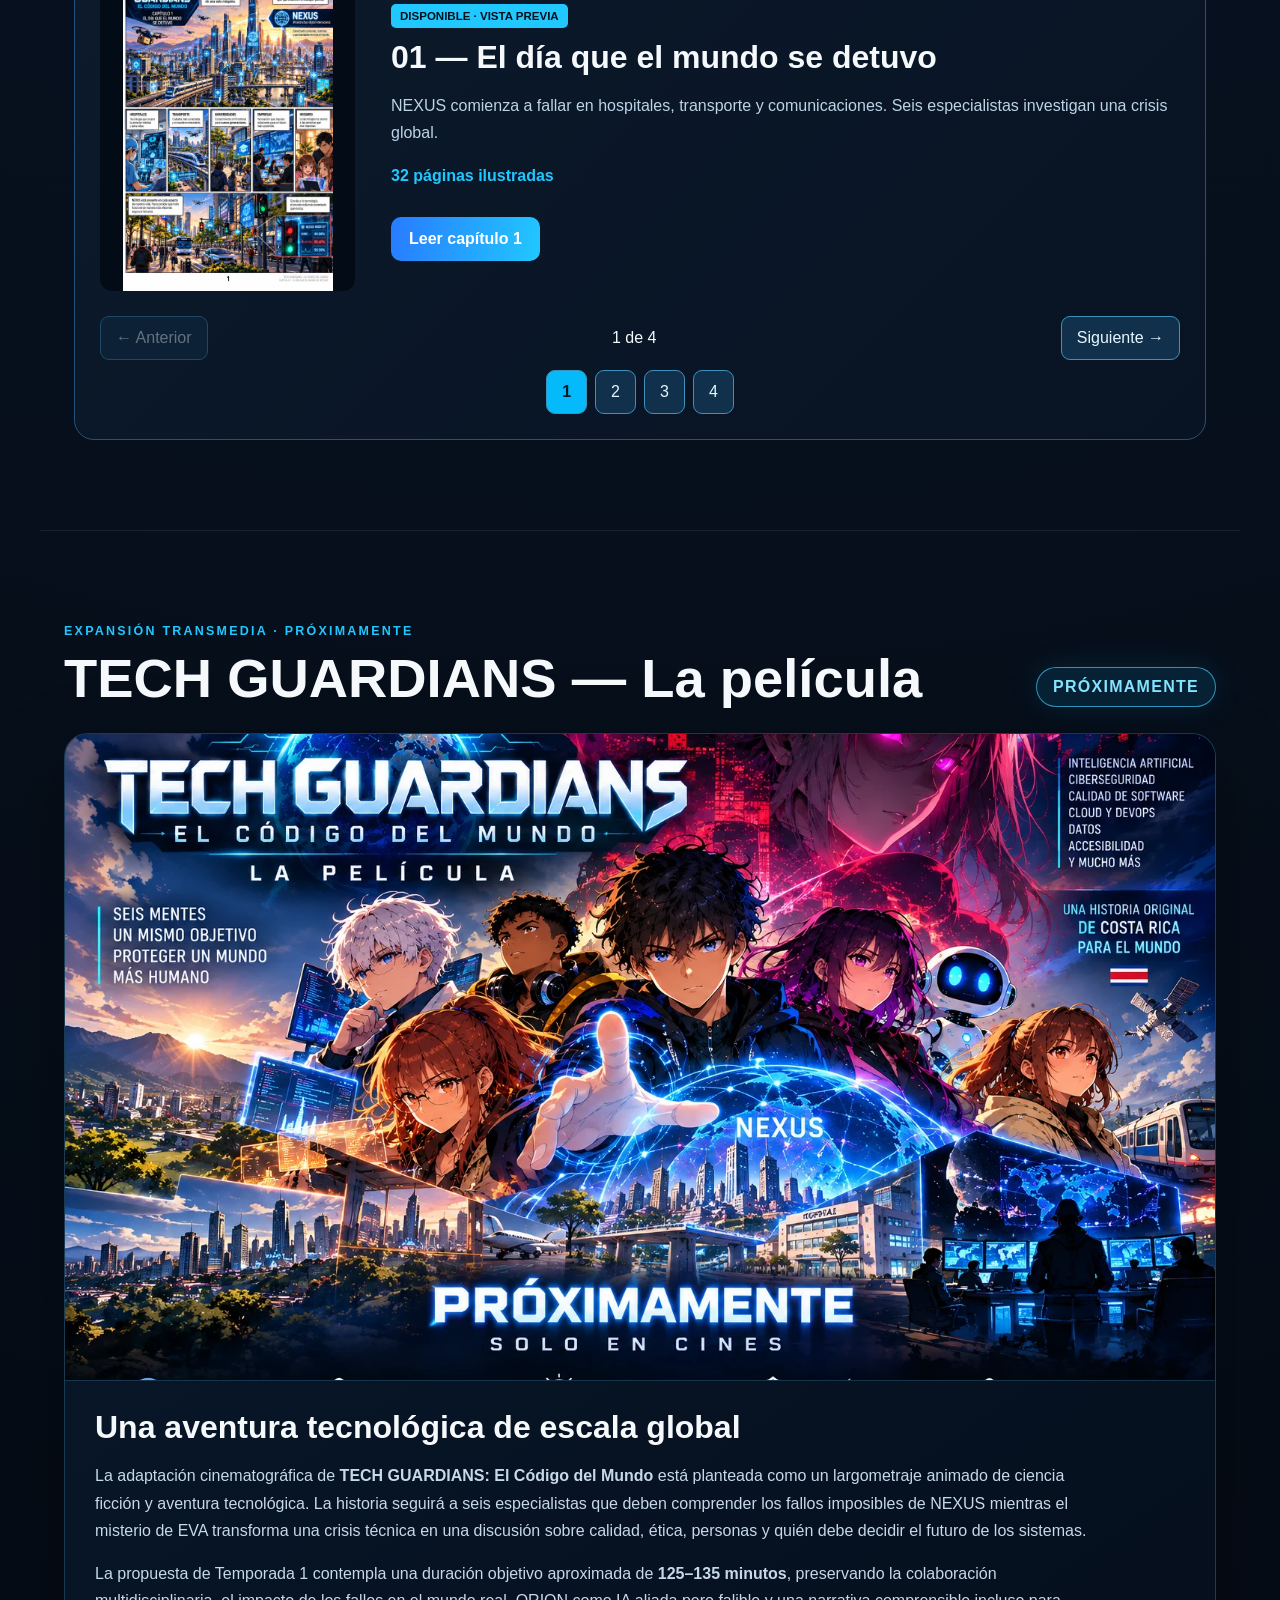
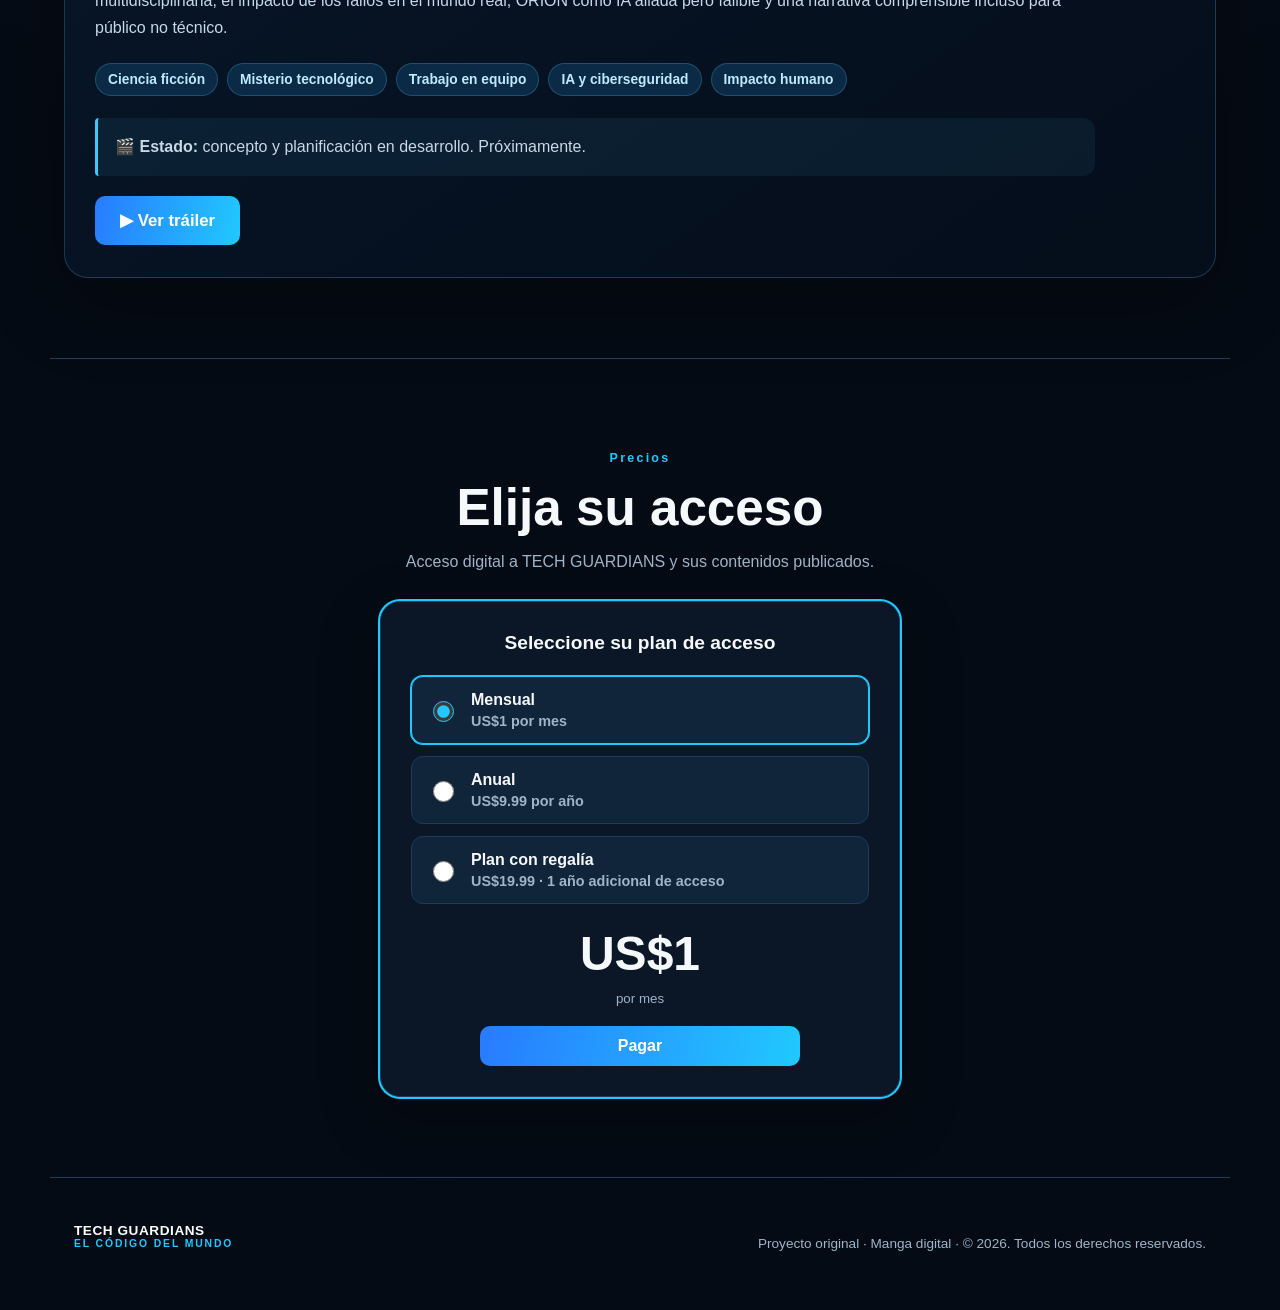
==== commit 940ca830: "Add files via upload" ====
--- a/index.html
+++ b/index.html
@@ -23,7 +23,7 @@
 <body>
 <header class="topbar">
   <a class="brand" href="#inicio" aria-label="TECH GUARDIANS, inicio"><span>TECH GUARDIANS</span><small>EL CÓDIGO DEL MUNDO</small></a>
-  <button class="mobile-menu-toggle" type="button" aria-label="Abrir menú" aria-expanded="false" aria-controls="site-navigation"><span></span><span></span><span></span></button><nav id="site-navigation"><a href="#historia" data-i18n="story">Historia</a><a href="#capitulos" data-i18n="chapters">Capítulos</a><a href="#pelicula" data-i18n="movie">Película</a><a href="videojuego.html" data-i18n="game">Videojuego</a><button id="openReader" class="primary">Leer ahora</button><a href="#precios" data-i18n="pricing">Precios</a></nav>
+  <button class="mobile-menu-toggle" type="button" aria-label="Abrir menú" aria-expanded="false" aria-controls="site-navigation"><span></span><span></span><span></span></button><nav id="site-navigation"><a href="#historia" data-i18n="story">Historia</a><a href="#capitulos" data-i18n="chapters">Capítulos</a><a href="#pelicula" data-i18n="movie">Película</a><a href="videojuego.html" data-i18n="game">Videojuego</a><button id="openReader" class="primary" data-anime-label="1">Ver anime</button><a href="precios.html" data-i18n="pricing">Precios</a></nav>
 </header>
 
 <main>
@@ -43,18 +43,21 @@
     <div class="story-copy">
       <p>TECH GUARDIANS sigue a Akira, Maya, Leo, Hana, Noah y Sofia, especialistas en desarrollo de software, calidad, inteligencia artificial, ciberseguridad, cloud/DevOps y experiencia de usuario. No tienen superpoderes: investigan, prueban, discuten y construyen soluciones mientras una crisis digital de escala internacional pone a prueba el mundo que la humanidad creó.</p>
       <p>NEXUS no es una sola inteligencia artificial, sino una infraestructura global formada por sistemas conectados durante décadas. Detrás de las anomalías existe un misterio que obligará a los protagonistas a preguntarse no solo cómo funciona la tecnología, sino quién debe controlarla y qué significa realmente construir un sistema de calidad.</p>
+      <div class="story-actions"><a class="primary" href="https://youtu.be/8UsUCh8GWKc" target="_blank" rel="noopener noreferrer">▶ Conocer historia</a></div>
     </div>
   </section>
 
   <section class="chapters" id="capitulos">
     <p class="eyebrow">TEMPORADA 1 · ARCO I: EL PRIMER FALLO</p><h2>Capítulos</h2>
-    <article class="chapter-card">
-      <img src="assets/images/chapter-01/page-01.webp?v=17" alt="Capítulo 1" />
-      <div><span class="badge">DISPONIBLE · VISTA PREVIA</span><h3>01 — El día que el mundo se detuvo</h3><p>NEXUS comienza a fallar. Hospitales, transporte, universidades y comunicaciones muestran anomalías diferentes. Los protagonistas observan piezas distintas de una crisis que parece demasiado coordinada para ser una coincidencia.</p><p class="available">32 páginas ilustradas.</p><button id="cardRead" class="primary">Leer capítulo</button></div>
-    </article>
-    <div class="coming chapter-selectors">
-      <div><b>02</b><span>404</span><button class="primary" data-chapter="2">Leer capítulo 2</button></div>
-      <div><b>03–24</b><span>Próximamente</span></div>
+    <div class="chapter-carousel" aria-label="Carrusel de capítulos" aria-roledescription="carrusel">
+      <div class="chapter-slides" id="chapterSlides">
+        <article class="chapter-slide" aria-label="Capítulo 1" aria-hidden="false"><img src="assets/images/chapter-01/page-01.webp" alt="Primera página del capítulo 1" loading="lazy"><div><span class="badge">DISPONIBLE · VISTA PREVIA</span><h3>01 — El día que el mundo se detuvo</h3><p>NEXUS comienza a fallar en hospitales, transporte y comunicaciones. Seis especialistas investigan una crisis global.</p><p class="available">32 páginas ilustradas</p><button class="primary" id="cardRead">Leer capítulo 1</button></div></article>
+        <article class="chapter-slide" aria-label="Capítulo 2" aria-hidden="true" hidden><img src="assets/images/chapter-02/page-01.webp" alt="Primera página del capítulo 2" loading="lazy"><div><span class="badge">DISPONIBLE</span><h3>02 — 404</h3><p>La investigación continúa: los protagonistas siguen las pistas de un error imposible y buscan respuestas.</p><button class="primary" data-chapter="2">Leer capítulo 2</button></div></article>
+        <article class="chapter-slide" aria-label="Capítulo 3" aria-hidden="true" hidden><img src="assets/images/chapter-03/page-01.webp" alt="Vista previa del capítulo 3" loading="lazy"><div><span class="badge">VISTA PREVIA</span><h3>03 — La prueba imposible</h3><p>Un mensaje misterioso abre nuevas preguntas sobre la infraestructura NEXUS.</p><button class="primary" data-chapter="3">Ver vista previa</button></div></article>
+        <article class="chapter-slide coming-slide" aria-label="Próximamente" aria-hidden="true" hidden><div class="coming-visual" aria-hidden="true">✦</div><div><span class="badge">PRÓXIMAMENTE</span><h3>03–24 Próximamente</h3><p>Más historias, investigaciones y desafíos tecnológicos están en preparación.</p></div></article>
+      </div>
+      <div class="chapter-pagination"><button type="button" id="chapterPrev" aria-label="Capítulo anterior">← Anterior</button><span id="chapterPosition" aria-live="polite">1 de 4</span><button type="button" id="chapterNext" aria-label="Capítulo siguiente">Siguiente →</button></div>
+      <div class="chapter-dots" role="group" aria-label="Seleccionar página del carrusel"><button aria-label="Ver tarjeta 1" aria-current="true" data-slide="0">1</button><button aria-label="Ver tarjeta 2" data-slide="1">2</button><button aria-label="Ver tarjeta 3" data-slide="2">3</button><button aria-label="Ver tarjeta 4" data-slide="3">4</button></div>
     </div>
   </section>
   <section class="transmedia" id="pelicula">
@@ -133,5 +136,7 @@
 
 <script src="site.js" defer></script>
 <script src="app.js" defer></script>
-</body>
+<script>
+(()=>{const slides=[...document.querySelectorAll('.chapter-slide')],dots=[...document.querySelectorAll('[data-slide]')];let index=0;function display(n){index=Math.max(0,Math.min(slides.length-1,n));slides.forEach((slide,i)=>{slide.hidden=i!==index;slide.setAttribute('aria-hidden',String(i!==index))});dots.forEach((dot,i)=>{if(i===index)dot.setAttribute('aria-current','true');else dot.removeAttribute('aria-current')});document.getElementById('chapterPosition').textContent=`${index+1} de ${slides.length}`;document.getElementById('chapterPrev').disabled=index===0;document.getElementById('chapterNext').disabled=index===slides.length-1}document.getElementById('chapterPrev').onclick=()=>display(index-1);document.getElementById('chapterNext').onclick=()=>display(index+1);dots.forEach(dot=>dot.onclick=()=>display(Number(dot.dataset.slide)));display(0)})();
+</script></body>
 </html>
--- a/styles.css
+++ b/styles.css
@@ -173,3 +173,10 @@
 @media(max-width:700px){.reader.open{grid-template-rows:minmax(48px,auto) 3px minmax(0,1fr) auto;top:0;bottom:0}.reader-bar{display:flex!important;min-height:48px;flex-wrap:wrap;gap:6px;padding:7px 9px}.reader-bar>div:first-child{display:flex;gap:6px;flex-wrap:wrap}.reader-bar span{display:inline!important;font-size:11px}.reader-actions{display:flex;flex-wrap:wrap;gap:4px}.reader-actions button{min-height:36px;font-size:12px}.reader-stage{min-height:0}.reader-stage img{max-height:calc(100dvh - 225px)}.reader-tools{position:relative;z-index:2}.thumbs{min-height:62px}.topbar .site-tools{position:static!important;display:flex;flex-wrap:wrap}.topbar .site-tools select{min-width:55px}}
 
 @media(max-width:700px){.reader-stage figure{justify-content:flex-start!important}.reader-stage img{max-height:calc(100dvh - 185px)!important}.reader-bar{position:relative;z-index:3}}
+
+/* Ajustes editoriales y carrusel accesible */
+.story{padding-bottom:20px!important}.chapters{padding-top:24px!important}.story-actions{margin-top:18px}.story-actions a{display:inline-flex;align-items:center;min-height:44px;text-decoration:none}
+.chapter-carousel{margin-top:22px;border:1px solid #23537c;background:linear-gradient(135deg,#0c1a2b,#081323);border-radius:20px;padding:clamp(14px,2vw,25px)}
+.chapter-slide{display:grid;grid-template-columns:minmax(170px,255px) minmax(0,1fr);gap:clamp(16px,3vw,36px);align-items:center;min-height:330px}.chapter-slide[hidden]{display:none!important}.chapter-slide>img{width:100%;height:315px;object-fit:contain;object-position:center;background:#030b17;border-radius:12px}.chapter-slide h3{font-size:clamp(1.4rem,3vw,2rem);margin:15px 0}.chapter-slide p{line-height:1.7;color:#bcd4e6}.chapter-slide .primary{margin-top:12px;min-height:44px}.chapter-pagination{display:flex;align-items:center;justify-content:space-between;gap:12px;margin-top:18px}.chapter-pagination button,.chapter-dots button{background:#10304b;color:#e6f7ff;border:1px solid #3b93bc;border-radius:9px;min-height:44px;padding:8px 15px;cursor:pointer}.chapter-pagination button:disabled{opacity:.4;cursor:default}.chapter-dots{display:flex;gap:8px;justify-content:center;margin-top:10px}.chapter-dots button[aria-current="true"]{background:#04bafa;color:#00172c;font-weight:900}.coming-visual{display:grid;place-items:center;font-size:7rem;color:#41cfff;min-height:240px;text-shadow:0 0 35px #18aaff}
+.game-hero .feature-chips{display:flex;flex-wrap:wrap;align-items:center;gap:10px;margin:18px 0}.game-hero .feature-chips>span{display:inline-flex;align-items:center;justify-content:center;flex:0 0 auto;max-width:100%;white-space:normal;line-height:1.3;min-height:36px;padding:7px 14px;border-radius:999px}.game-hero .feature-chips>span>span{padding:0!important;border:0!important;background:none!important;display:inline!important;line-height:inherit!important}
+@media(max-width:650px){.story{padding-bottom:8px!important}.chapters{padding-top:12px!important}.chapter-slide{grid-template-columns:1fr;gap:12px}.chapter-slide>img{height:min(52vh,330px)}.chapter-slide h3{margin:8px 0}.chapter-pagination button{padding:8px 10px}.game-hero .feature-chips>span{font-size:.82rem}}
